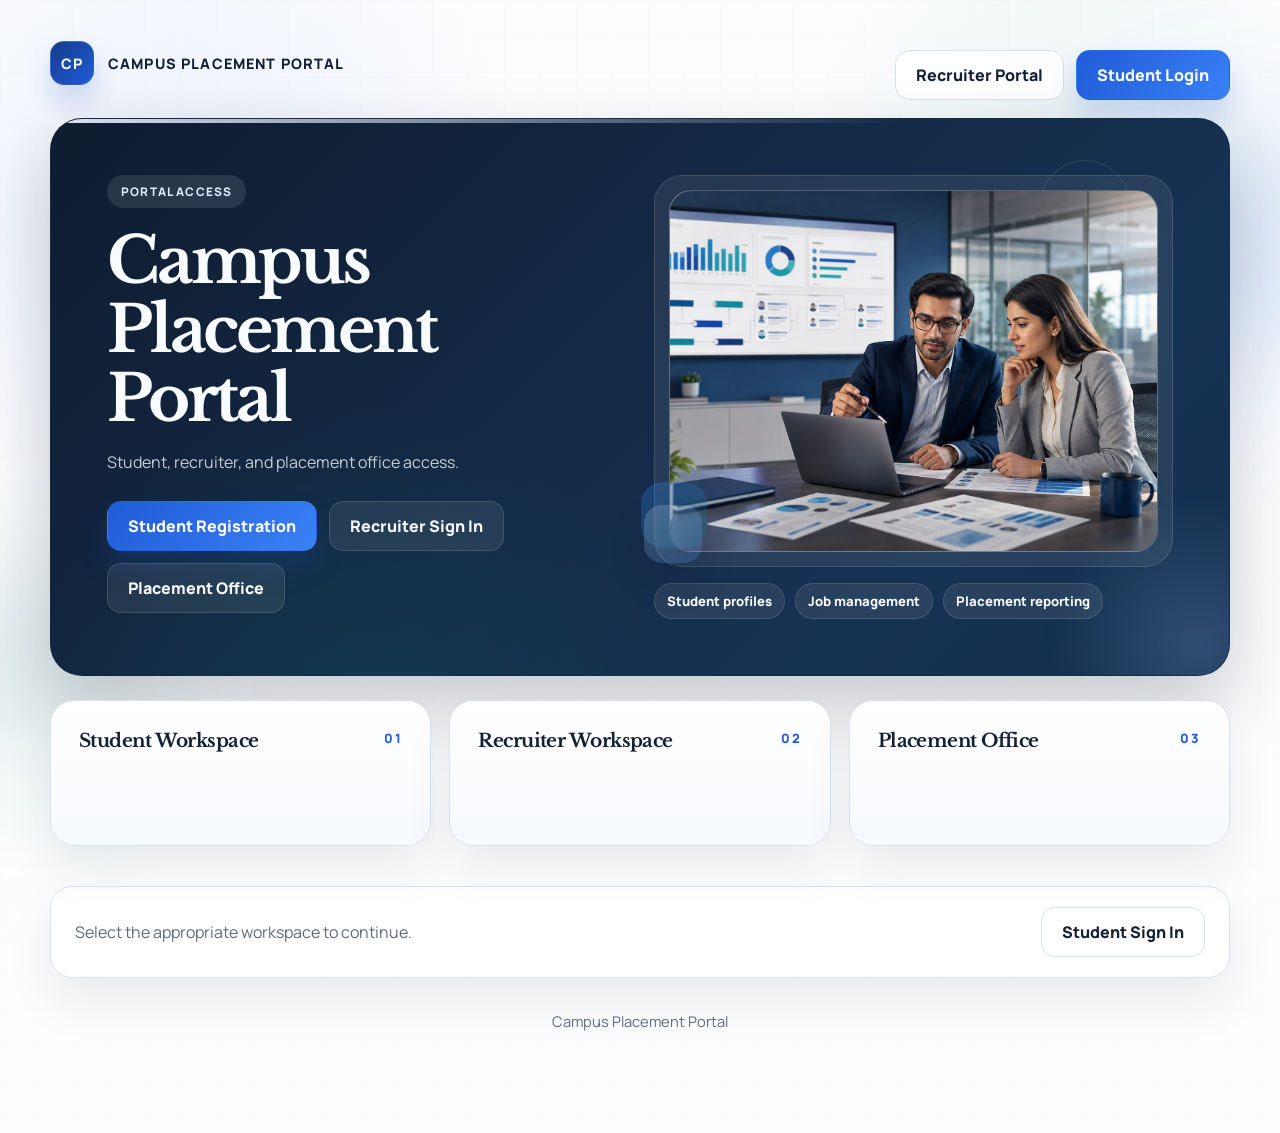
==== Resume-Screening-API-main/index.html @ 38fdb0ab "Add files via upload" ====
<!DOCTYPE html>
<html lang="en">
<head>
    <meta charset="UTF-8">
    <meta name="viewport" content="width=device-width, initial-scale=1.0">
    <title>Campus Placement Portal | Recruitment Operations</title>
    <link rel="preconnect" href="https://fonts.googleapis.com">
    <link rel="preconnect" href="https://fonts.gstatic.com" crossorigin>
    <link href="https://fonts.googleapis.com/css2?family=Libre+Baskerville:wght@400;700&family=Manrope:wght@400;500;600;700;800&display=swap" rel="stylesheet">
    <link rel="stylesheet" href="styles.css?v=20260509c">
</head>
<body>
    <div class="page-shell">
        <header class="topbar">
            <a class="brand" href="index.html">
                <span class="brand-mark">CP</span>
                <span>Campus Placement Portal</span>
            </a>
            <div class="action-row">
                <a class="ghost-button" href="recruiter.html">Recruiter Portal</a>
                <a class="button" href="login.html">Student Login</a>
            </div>
        </header>

        <section class="hero">
            <div class="hero-grid">
                <div>
                    <span class="eyebrow">Portal Access</span>
                    <h1>Campus Placement Portal</h1>
                    <p>Student, recruiter, and placement office access.</p>
                    <div class="hero-actions">
                        <a class="button" href="student.html">Student Registration</a>
                        <a class="ghost-button" href="recruiter.html">Recruiter Sign In</a>
                        <a class="ghost-button" href="admin.html">Placement Office</a>
                    </div>
                </div>
                <div class="home-board">
                    <div class="hero-visual-card floating">
                        <div class="visual-frame">
                            <img src="assets/campus-operations-hero.jpg" alt="Campus placement operations workspace" loading="eager" decoding="async">
                        </div>
                    </div>
                    <div class="hero-highlights">
                        <span class="mini-pill">Student profiles</span>
                        <span class="mini-pill">Job management</span>
                        <span class="mini-pill">Placement reporting</span>
                    </div>
                </div>
            </div>
        </section>

        <section class="portal-grid">
            <a class="portal-card" href="student.html">
                <div class="portal-card-header">
                    <h3>Student Workspace</h3>
                    <span class="portal-card-number">01</span>
                </div>
            </a>
            <a class="portal-card" href="recruiter.html">
                <div class="portal-card-header">
                    <h3>Recruiter Workspace</h3>
                    <span class="portal-card-number">02</span>
                </div>
            </a>
            <a class="portal-card" href="admin.html">
                <div class="portal-card-header">
                    <h3>Placement Office</h3>
                    <span class="portal-card-number">03</span>
                </div>
            </a>
        </section>

        <section class="section-minimal">
            <p>Select the appropriate workspace to continue.</p>
            <a class="ghost-button" href="login.html">Student Sign In</a>
        </section>

        <p class="footer-note">Campus Placement Portal</p>
    </div>
</body>
</html>
---- Resume-Screening-API-main/styles.css ----
:root {
    --canvas: #f3f6fb;
    --canvas-alt: #edf2f8;
    --surface: #ffffff;
    --surface-muted: #f7f9fc;
    --surface-strong: #10233d;
    --text: #142033;
    --text-dark: #142033;
    --text-soft: #5f6b7d;
    --muted-dark: #5f6b7d;
    --text-inverse: #f8fbff;
    --border: #d7e0eb;
    --border-strong: #c3cfdd;
    --brand: #1f5bd8;
    --brand-dark: #1748ae;
    --brand-soft: #e9f0ff;
    --accent: #0f766e;
    --accent-soft: #e4f6f2;
    --success: #0f766e;
    --warning: #b7791f;
    --danger: #c24141;
    --shadow: 0 24px 48px rgba(15, 23, 42, 0.08);
    --radius-xl: 24px;
    --radius-lg: 18px;
    --radius-md: 14px;
    --max-width: 1180px;
}

* {
    box-sizing: border-box;
}

html {
    scroll-behavior: smooth;
}

body,
body.light-body {
    position: relative;
    isolation: isolate;
    margin: 0;
    min-height: 100vh;
    color: var(--text);
    font-family: "Manrope", "Segoe UI", sans-serif;
    background:
        radial-gradient(circle at 14% 18%, rgba(31, 91, 216, 0.08), transparent 24%),
        radial-gradient(circle at 84% 14%, rgba(15, 118, 110, 0.08), transparent 18%),
        linear-gradient(180deg, rgba(255, 255, 255, 0.75), rgba(255, 255, 255, 0.85)),
        linear-gradient(90deg, rgba(16, 35, 61, 0.035) 1px, transparent 1px),
        linear-gradient(rgba(16, 35, 61, 0.035) 1px, transparent 1px),
        linear-gradient(180deg, var(--canvas) 0%, var(--canvas-alt) 100%);
    background-size: auto, auto, auto, 36px 36px, 36px 36px, auto;
    overflow-x: hidden;
}

body::before,
body::after {
    content: "";
    position: fixed;
    border-radius: 999px;
    filter: blur(56px);
    pointer-events: none;
    z-index: -1;
}

body::before {
    top: 8%;
    right: -140px;
    width: 360px;
    height: 360px;
    background: radial-gradient(circle, rgba(59, 130, 246, 0.2) 0%, rgba(59, 130, 246, 0) 72%);
    animation: auroraDrift 18s ease-in-out infinite;
}

body::after {
    left: -120px;
    bottom: 8%;
    width: 320px;
    height: 320px;
    background: radial-gradient(circle, rgba(15, 118, 110, 0.16) 0%, rgba(15, 118, 110, 0) 74%);
    animation: auroraDriftReverse 20s ease-in-out infinite;
}

@keyframes riseIn {
    from {
        opacity: 0;
        transform: translateY(16px);
    }
    to {
        opacity: 1;
        transform: translateY(0);
    }
}

@keyframes floatShift {
    0%, 100% {
        transform: translateY(0);
    }
    50% {
        transform: translateY(-4px);
    }
}

@keyframes shimmerSweep {
    0% {
        transform: translateX(-130%);
    }
    55%,
    100% {
        transform: translateX(130%);
    }
}

@keyframes glowPulse {
    0%, 100% {
        box-shadow: 0 22px 40px rgba(7, 14, 24, 0.18);
    }
    50% {
        box-shadow: 0 28px 50px rgba(31, 91, 216, 0.2);
    }
}

@keyframes auroraDrift {
    0%, 100% {
        transform: translate3d(-6%, -4%, 0) scale(1);
        opacity: 0.42;
    }
    50% {
        transform: translate3d(6%, 6%, 0) scale(1.08);
        opacity: 0.72;
    }
}

@keyframes auroraDriftReverse {
    0%, 100% {
        transform: translate3d(6%, 4%, 0) scale(1.04);
        opacity: 0.34;
    }
    50% {
        transform: translate3d(-8%, -6%, 0) scale(0.96);
        opacity: 0.58;
    }
}

@keyframes gradientFlow {
    0%, 100% {
        background-position: 0% 50%;
    }
    50% {
        background-position: 100% 50%;
    }
}

@keyframes hoverFloat {
    0%, 100% {
        transform: translateY(0) rotate(0deg);
    }
    50% {
        transform: translateY(-8px) rotate(-0.8deg);
    }
}

a {
    color: inherit;
    text-decoration: none;
}

button,
input,
textarea {
    font: inherit;
}

button:disabled {
    cursor: not-allowed;
    opacity: 0.78;
    transform: none;
    box-shadow: none;
}

h1,
h2,
h3,
h4,
.page-title,
.section-title,
.metric-value {
    font-family: "Libre Baskerville", "Georgia", serif;
}

.brand,
.field-label,
th,
.portal-card-number,
.eyebrow {
    font-family: "Manrope", "Segoe UI", sans-serif;
}

.page-shell {
    width: min(calc(100% - 40px), var(--max-width));
    margin: 0 auto;
    padding-bottom: 48px;
    animation: riseIn 0.58s ease both;
}

.topbar {
    display: flex;
    align-items: center;
    justify-content: space-between;
    gap: 20px;
    padding: 26px 0 18px;
    animation: riseIn 0.62s ease both;
}

.brand {
    display: inline-flex;
    align-items: center;
    gap: 14px;
    font-size: 0.9rem;
    font-weight: 800;
    letter-spacing: 0.08em;
    text-transform: uppercase;
}

.brand-mark {
    width: 44px;
    height: 44px;
    display: grid;
    place-items: center;
    border-radius: 14px;
    background: linear-gradient(135deg, #163c8a 0%, #1f5bd8 100%);
    color: var(--text-inverse);
    border: 1px solid rgba(255, 255, 255, 0.14);
    box-shadow: 0 16px 28px rgba(31, 91, 216, 0.2);
    animation: floatShift 5.2s ease-in-out infinite 0.8s;
}

.hero {
    position: relative;
    overflow: hidden;
    padding: 56px;
    border-radius: 32px;
    background:
        radial-gradient(circle at 84% 18%, rgba(59, 130, 246, 0.22), transparent 18%),
        radial-gradient(circle at 18% 78%, rgba(15, 118, 110, 0.18), transparent 22%),
        linear-gradient(135deg, #0f1c30 0%, #163253 54%, #112640 100%);
    border: 1px solid rgba(16, 35, 61, 0.16);
    box-shadow: 0 32px 72px rgba(15, 23, 42, 0.22);
    background-size: 160% 160%, 140% 140%, 140% 140%;
    animation: riseIn 0.7s ease both, gradientFlow 18s ease-in-out infinite;
}

.hero::before {
    content: "";
    position: absolute;
    inset: 0 auto auto 0;
    width: 100%;
    height: 4px;
    background: linear-gradient(90deg, rgba(233, 240, 255, 0.95) 0%, rgba(233, 240, 255, 0) 72%);
}

.hero::after {
    content: "";
    position: absolute;
    right: -120px;
    bottom: -120px;
    width: 300px;
    height: 300px;
    border-radius: 999px;
    background: radial-gradient(circle, rgba(148, 197, 255, 0.22) 0%, rgba(148, 197, 255, 0) 70%);
    filter: blur(10px);
    animation: auroraDrift 14s ease-in-out infinite;
}

.hero-grid,
.split-layout {
    display: grid;
    grid-template-columns: repeat(2, minmax(0, 1fr));
    gap: 28px;
}

.home-board {
    position: relative;
    display: grid;
    gap: 16px;
    align-content: end;
}

.home-board::before,
.home-board::after {
    content: "";
    position: absolute;
    pointer-events: none;
}

.home-board::before {
    top: 24px;
    right: 18px;
    width: 92px;
    height: 92px;
    border: 1px solid rgba(255, 255, 255, 0.22);
    border-radius: 999px;
    animation: hoverFloat 8s ease-in-out infinite;
}

.home-board::after {
    left: -10px;
    bottom: 56px;
    width: 58px;
    height: 58px;
    border-radius: 18px;
    background: linear-gradient(135deg, rgba(255, 255, 255, 0.18), rgba(59, 130, 246, 0.2));
    box-shadow: 0 18px 34px rgba(15, 23, 42, 0.18);
    animation: floatShift 6.4s ease-in-out infinite 0.5s;
}

.hero-visual-card {
    position: relative;
    padding: 14px;
    border-radius: 28px;
    background: rgba(255, 255, 255, 0.08);
    border: 1px solid rgba(255, 255, 255, 0.12);
    backdrop-filter: blur(10px);
    animation: riseIn 0.82s ease both, glowPulse 6s ease-in-out infinite 1.2s;
}

.hero-visual-card::before {
    content: "";
    position: absolute;
    top: -16px;
    right: 42px;
    width: 88px;
    height: 88px;
    border-radius: 999px;
    border: 1px solid rgba(255, 255, 255, 0.16);
    opacity: 0.7;
    animation: hoverFloat 7.8s ease-in-out infinite 0.8s;
}

.hero-visual-card::after {
    content: "";
    position: absolute;
    left: -14px;
    bottom: 18px;
    width: 66px;
    height: 66px;
    border-radius: 22px;
    background: linear-gradient(135deg, rgba(59, 130, 246, 0.3), rgba(15, 118, 110, 0.28));
    filter: blur(0.2px);
    animation: floatShift 6.2s ease-in-out infinite 1s;
}

.hero-highlights {
    display: flex;
    flex-wrap: wrap;
    gap: 10px;
    animation: riseIn 0.8s ease both;
    animation-delay: 0.24s;
}

.board-card {
    padding: 22px;
    border-radius: 20px;
    background: rgba(255, 255, 255, 0.08);
    border: 1px solid rgba(255, 255, 255, 0.12);
    backdrop-filter: blur(10px);
    animation: riseIn 0.8s ease both;
}

.board-card:nth-child(2) {
    background: rgba(255, 255, 255, 0.11);
    animation-delay: 0.08s;
}

.board-card:nth-child(3) {
    background: rgba(15, 118, 110, 0.18);
    animation-delay: 0.16s;
}

.board-card strong,
.board-card small {
    display: block;
}

.board-card small {
    margin-bottom: 10px;
    color: rgba(248, 251, 255, 0.66);
    font-size: 0.74rem;
    font-weight: 700;
    letter-spacing: 0.12em;
    text-transform: uppercase;
}

.board-card strong {
    color: var(--text-inverse);
    font-size: 1.08rem;
    line-height: 1.45;
}

.board-card p {
    margin: 10px 0 0;
    color: rgba(248, 251, 255, 0.78);
    font-size: 0.94rem;
    line-height: 1.7;
}

.board-card.floating {
    animation: riseIn 0.8s ease both, floatShift 4s ease-in-out infinite 1s;
}

.visual-frame {
    position: relative;
    overflow: hidden;
    border-radius: 22px;
    border: 1px solid rgba(255, 255, 255, 0.14);
    background: linear-gradient(180deg, rgba(255, 255, 255, 0.22), rgba(255, 255, 255, 0.08));
    box-shadow: inset 0 1px 0 rgba(255, 255, 255, 0.14);
    transition: transform 0.35s ease, box-shadow 0.35s ease;
}

.visual-frame::after {
    content: "";
    position: absolute;
    inset: 0;
    background: linear-gradient(115deg, transparent 18%, rgba(255, 255, 255, 0.2) 48%, transparent 78%);
    transform: translateX(-130%);
    animation: shimmerSweep 7.4s ease-in-out infinite 1.4s;
    pointer-events: none;
}

.visual-frame img {
    display: block;
    width: 100%;
    height: auto;
    object-fit: cover;
    transition: transform 0.35s ease;
}

.visual-frame:hover img {
    transform: scale(1.025);
}

.visual-frame:hover {
    transform: translateY(-4px);
    box-shadow: 0 28px 48px rgba(15, 23, 42, 0.14);
}

.hero-visual-card .visual-frame img {
    min-height: 360px;
}

.section-image,
.compact-visual {
    margin-bottom: 22px;
}

.compact-visual img {
    min-height: 176px;
    max-height: 220px;
}

.surface-card .visual-frame,
.login-card .visual-frame,
.form-panel .visual-frame {
    border-color: var(--border);
    background: linear-gradient(180deg, #fdfefe 0%, #eef4fb 100%);
    box-shadow: var(--shadow);
}

.eyebrow {
    display: inline-flex;
    align-items: center;
    gap: 8px;
    padding: 8px 14px;
    border-radius: 999px;
    background: var(--brand-soft);
    color: var(--brand-dark);
    font-size: 0.74rem;
    font-weight: 800;
    letter-spacing: 0.1em;
    text-transform: uppercase;
}

.hero .eyebrow {
    background: rgba(255, 255, 255, 0.1);
    color: #dbeafe;
}

.hero h1,
.page-title {
    margin: 18px 0 14px;
    font-size: clamp(2.7rem, 5vw, 4.6rem);
    line-height: 1.08;
    letter-spacing: -0.05em;
}

.hero h1,
.login-hero h1 {
    color: var(--text-inverse);
}

.hero p,
.page-subtitle,
.muted {
    color: var(--text-soft);
    line-height: 1.7;
}

.hero p,
.hero .muted {
    color: rgba(248, 251, 255, 0.78);
    max-width: 36rem;
}

.hero .mini-pill {
    background: rgba(255, 255, 255, 0.08);
    color: var(--text-inverse);
    border: 1px solid rgba(255, 255, 255, 0.12);
}

.hero-highlights .mini-pill:nth-child(1) {
    animation: floatShift 5.4s ease-in-out infinite 0.2s;
}

.hero-highlights .mini-pill:nth-child(2) {
    animation: floatShift 5.9s ease-in-out infinite 0.6s;
}

.hero-highlights .mini-pill:nth-child(3) {
    animation: floatShift 6.3s ease-in-out infinite 0.9s;
}

.hero-actions,
.action-row {
    display: flex;
    flex-wrap: wrap;
    gap: 12px;
    margin-top: 24px;
}

.button,
.ghost-button,
.danger-button {
    position: relative;
    overflow: hidden;
    display: inline-flex;
    align-items: center;
    justify-content: center;
    gap: 10px;
    min-height: 50px;
    padding: 0 20px;
    border-radius: 14px;
    border: 1px solid transparent;
    font-weight: 800;
    cursor: pointer;
    transition: transform 0.18s ease, background 0.18s ease, box-shadow 0.18s ease, border-color 0.18s ease, color 0.18s ease;
}

.button::after,
.ghost-button::after,
.danger-button::after {
    content: "";
    position: absolute;
    inset: 0;
    background: linear-gradient(115deg, transparent 22%, rgba(255, 255, 255, 0.34) 48%, transparent 74%);
    transform: translateX(-135%);
    opacity: 0;
    pointer-events: none;
}

.button {
    background: linear-gradient(135deg, var(--brand) 0%, #3b82f6 100%);
    color: #ffffff;
    border-color: transparent;
    box-shadow: 0 16px 28px rgba(31, 91, 216, 0.18);
}

.button:hover {
    background: linear-gradient(135deg, var(--brand-dark) 0%, #2563eb 100%);
    border-color: transparent;
}

.ghost-button {
    background: rgba(255, 255, 255, 0.88);
    color: var(--text);
    border-color: var(--border);
}

.hero .ghost-button {
    background: rgba(255, 255, 255, 0.08);
    color: var(--text-inverse);
    border-color: rgba(255, 255, 255, 0.12);
}

.danger-button {
    background: #fff5f5;
    color: var(--danger);
    border-color: #f1d3d3;
}

.button:hover,
.ghost-button:hover,
.danger-button:hover {
    transform: translateY(-2px);
}

.button:hover::after,
.ghost-button:hover::after,
.danger-button:hover::after {
    opacity: 1;
    animation: shimmerSweep 1.1s ease;
}

.hero-actions > * {
    animation: riseIn 0.65s ease both;
}

.hero-actions > *:nth-child(1) {
    animation-delay: 0.08s;
}

.hero-actions > *:nth-child(2) {
    animation-delay: 0.16s;
}

.hero-actions > *:nth-child(3) {
    animation-delay: 0.24s;
}

.feature-grid,
.stats-grid,
.card-grid {
    display: grid;
    gap: 18px;
}

.feature-grid {
    grid-template-columns: repeat(3, minmax(0, 1fr));
    margin: 26px 0 42px;
}

.stats-grid {
    grid-template-columns: repeat(3, minmax(0, 1fr));
}

.card-grid {
    grid-template-columns: repeat(2, minmax(0, 1fr));
}

.panel,
.surface-card,
.metric-card,
.form-panel,
.table-panel {
    position: relative;
    border-radius: var(--radius-xl);
    border: 1px solid var(--border);
    background: rgba(255, 255, 255, 0.92);
    box-shadow: var(--shadow);
    overflow: hidden;
}

.feature-card,
.surface-card,
.metric-card,
.form-panel,
.table-panel {
    padding: 26px;
}

.feature-card {
    border-radius: var(--radius-xl);
    border: 1px solid var(--border);
    background: rgba(255, 255, 255, 0.94);
    box-shadow: var(--shadow);
    animation: riseIn 0.68s ease both;
}

.feature-card:nth-child(2) {
    animation-delay: 0.08s;
}

.feature-card:nth-child(3) {
    animation-delay: 0.16s;
}

.feature-icon,
.metric-icon {
    width: 48px;
    height: 48px;
    display: grid;
    place-items: center;
    border-radius: 14px;
    margin-bottom: 18px;
    background: var(--brand-soft);
    color: var(--brand-dark);
    font-size: 0.88rem;
    font-weight: 800;
    letter-spacing: 0.08em;
}

.portal-grid {
    display: grid;
    grid-template-columns: repeat(3, minmax(0, 1fr));
    gap: 18px;
    margin: 24px 0 40px;
}

.portal-card {
    position: relative;
    overflow: hidden;
    display: block;
    padding: 28px;
    border-radius: 24px;
    background: linear-gradient(180deg, rgba(255, 255, 255, 0.98), rgba(246, 249, 253, 0.98));
    border: 1px solid var(--border);
    box-shadow: var(--shadow);
    transition: transform 0.18s ease, box-shadow 0.18s ease, border-color 0.18s ease;
    animation: riseIn 0.7s ease both;
    min-height: 146px;
}

.portal-card::before {
    content: "";
    position: absolute;
    right: -36px;
    bottom: -46px;
    width: 146px;
    height: 146px;
    border-radius: 999px;
    background: radial-gradient(circle, rgba(59, 130, 246, 0.12) 0%, rgba(59, 130, 246, 0) 70%);
    opacity: 0;
    transition: opacity 0.28s ease, transform 0.28s ease;
    transform: translate3d(12px, 12px, 0);
}

.portal-card:nth-child(2) {
    animation-delay: 0.08s;
}

.portal-card:nth-child(3) {
    animation-delay: 0.16s;
}

.portal-card:hover {
    transform: translateY(-6px);
    border-color: var(--border-strong);
    box-shadow: 0 30px 48px rgba(15, 23, 42, 0.12);
}

.portal-card:hover::before {
    opacity: 1;
    transform: translate3d(0, 0, 0);
}

.portal-card-header {
    display: flex;
    align-items: flex-start;
    justify-content: space-between;
    gap: 14px;
    margin-bottom: 18px;
}

.portal-card-header h3 {
    margin: 0;
    font-size: 1.16rem;
    letter-spacing: -0.03em;
}

.portal-card-number {
    color: var(--brand);
    font-size: 0.8rem;
    font-weight: 800;
    letter-spacing: 0.14em;
    text-transform: uppercase;
    transition: transform 0.28s ease, letter-spacing 0.28s ease;
}

.portal-card:hover .portal-card-number {
    transform: translateX(-4px);
    letter-spacing: 0.18em;
}

.portal-card p {
    margin: 0 0 18px;
    color: var(--text-soft);
}

.portal-meta {
    display: grid;
    gap: 10px;
}

.portal-meta span {
    display: flex;
    align-items: center;
    justify-content: space-between;
    gap: 12px;
    padding-top: 10px;
    border-top: 1px solid rgba(20, 32, 51, 0.08);
    color: var(--text-soft);
    font-size: 0.94rem;
}

.portal-meta strong {
    color: var(--text);
    font-weight: 800;
}

.section-minimal {
    display: flex;
    align-items: center;
    justify-content: space-between;
    gap: 18px;
    padding: 20px 24px;
    border-radius: 22px;
    border: 1px solid var(--border);
    background: rgba(255, 255, 255, 0.9);
    box-shadow: var(--shadow);
}

.section-minimal p {
    margin: 0;
    color: var(--text-soft);
}

.feature-card h3,
.metric-card strong,
.section-title {
    margin: 0;
    font-size: 1.04rem;
    letter-spacing: -0.03em;
}

.hero-stat-list,
.metric-value,
.big-number {
    font-weight: 700;
    letter-spacing: -0.04em;
}

.hero-stat-list {
    display: grid;
    gap: 16px;
}

.hero-stat {
    padding: 22px;
    border-radius: 18px;
    background: rgba(255, 255, 255, 0.08);
    border: 1px solid rgba(255, 255, 255, 0.09);
}

.hero-stat span {
    display: block;
    margin-bottom: 10px;
    color: #bfdbfe;
    font-size: 0.74rem;
    font-family: "Manrope", "Segoe UI", sans-serif;
    text-transform: uppercase;
    letter-spacing: 0.1em;
}

.hero-stat strong {
    display: block;
    font-size: 1.5rem;
    color: var(--text-inverse);
    margin-bottom: 10px;
    line-height: 1.25;
}

.portal-header {
    display: flex;
    align-items: flex-start;
    justify-content: space-between;
    gap: 22px;
    margin-bottom: 24px;
}

.portal-title h1,
.portal-title h2 {
    margin: 0;
    letter-spacing: -0.05em;
}

.portal-title p {
    margin: 10px 0 0;
    color: var(--text-soft);
}

.section-block {
    margin: 28px 0;
}

.input,
.textarea,
.select {
    width: 100%;
    padding: 14px 16px;
    border-radius: 14px;
    border: 1px solid #c8d3df;
    background: #ffffff;
    color: var(--text);
    outline: none;
    transition: border-color 0.18s ease, box-shadow 0.18s ease, background 0.18s ease;
}

.input:focus,
.textarea:focus,
.select:focus {
    border-color: var(--brand);
    box-shadow: 0 0 0 4px rgba(31, 91, 216, 0.1);
}

.textarea {
    min-height: 120px;
    resize: vertical;
}

input[type="file"].input {
    padding: 12px 16px;
}

.field-grid {
    display: grid;
    grid-template-columns: repeat(2, minmax(0, 1fr));
    gap: 16px;
}

.field-grid.thirds {
    grid-template-columns: repeat(3, minmax(0, 1fr));
}

.field-label {
    display: block;
    margin-bottom: 8px;
    color: var(--text-soft);
    font-size: 0.76rem;
    font-weight: 800;
    letter-spacing: 0.08em;
    text-transform: uppercase;
}

.chip-row,
.badge-row {
    display: flex;
    flex-wrap: wrap;
    gap: 8px;
}

.chip,
.status-pill,
.mini-pill {
    display: inline-flex;
    align-items: center;
    gap: 8px;
    padding: 8px 12px;
    border-radius: 999px;
    font-size: 0.82rem;
    font-weight: 800;
}

.chip {
    background: var(--brand-soft);
    color: var(--brand-dark);
}

.status-pill {
    background: #e6f6f3;
    color: var(--success);
}

.status-pill.warn {
    background: #fff4e4;
    color: var(--warning);
}

.status-pill.danger {
    background: #fff1f1;
    color: var(--danger);
}

.mini-pill {
    background: var(--surface-muted);
    color: var(--text-soft);
}

.metric-card {
    border-top: 4px solid rgba(31, 91, 216, 0.16);
    animation: riseIn 0.66s ease both;
}

.metric-card .metric-value {
    display: block;
    margin-top: 10px;
    font-size: 2rem;
}

.stack-list {
    display: grid;
    gap: 14px;
}

.stack-item {
    padding: 18px;
    border-radius: 18px;
    background: var(--surface-muted);
    border: 1px solid #e0e7f0;
    transition: transform 0.24s ease, box-shadow 0.24s ease, border-color 0.24s ease;
    animation: riseIn 0.72s ease both;
}

.stack-item p {
    margin: 8px 0 0;
}

.stack-item:nth-child(1) {
    animation-delay: 0.08s;
}

.stack-item:nth-child(2) {
    animation-delay: 0.16s;
}

.stack-item:nth-child(3) {
    animation-delay: 0.24s;
}

.stack-item:hover {
    transform: translateY(-5px);
    border-color: rgba(31, 91, 216, 0.2);
    box-shadow: 0 24px 36px rgba(15, 23, 42, 0.08);
}

.login-hero .muted {
    color: rgba(248, 251, 255, 0.76);
}

.login-hero .visual-frame {
    margin-top: 26px;
    background: rgba(255, 255, 255, 0.08);
    border-color: rgba(255, 255, 255, 0.12);
    animation: hoverFloat 7.2s ease-in-out infinite 1s;
}

.login-hero .stack-item {
    background: rgba(255, 255, 255, 0.08);
    border-color: rgba(255, 255, 255, 0.12);
}

.login-hero .stack-item strong {
    color: var(--text-inverse);
}

.jobs-grid,
.results-grid {
    display: grid;
    grid-template-columns: repeat(2, minmax(0, 1fr));
    gap: 18px;
}

.job-card,
.candidate-card,
.empty-state,
.table-panel,
.surface-card {
    border-radius: var(--radius-xl);
}

.job-card,
.candidate-card {
    padding: 24px;
    background: rgba(255, 255, 255, 0.95);
    color: var(--text);
    border: 1px solid var(--border);
    box-shadow: var(--shadow);
    animation: riseIn 0.7s ease both;
}

.job-card h3,
.candidate-card h3 {
    margin: 0;
    font-size: 1.16rem;
    letter-spacing: -0.03em;
}

.job-meta,
.candidate-meta {
    display: flex;
    flex-wrap: wrap;
    gap: 8px;
    margin: 16px 0;
}

.empty-state {
    grid-column: 1 / -1;
    padding: 40px 24px;
    text-align: center;
    background: rgba(255, 255, 255, 0.94);
    color: var(--text-soft);
    border: 1px dashed #c7d2df;
}

.table-panel {
    padding: 0;
}

.table-header {
    display: flex;
    align-items: center;
    justify-content: space-between;
    gap: 18px;
    padding: 22px 24px;
    border-bottom: 1px solid var(--border);
    background: #f8fafc;
}

.table-wrap {
    overflow-x: auto;
}

table {
    width: 100%;
    border-collapse: collapse;
}

th,
td {
    padding: 16px 18px;
    text-align: left;
    vertical-align: top;
}

thead tr {
    background: #f3f7fb;
}

th {
    color: var(--text-soft);
    font-size: 0.74rem;
    font-weight: 800;
    text-transform: uppercase;
    letter-spacing: 0.08em;
}

tbody tr {
    border-top: 1px solid var(--border);
}

tbody tr:hover {
    background: #fafcff;
}

.login-layout {
    display: grid;
    grid-template-columns: 1.06fr 0.94fr;
    gap: 24px;
    align-items: stretch;
    min-height: calc(100vh - 48px);
    padding: 24px 0 32px;
}

.login-hero,
.login-card {
    border-radius: 28px;
    border: 1px solid var(--border);
    box-shadow: var(--shadow);
    overflow: hidden;
    animation: riseIn 0.66s ease both;
}

.login-hero {
    padding: 40px;
    background:
        radial-gradient(circle at 84% 18%, rgba(96, 165, 250, 0.22), transparent 20%),
        radial-gradient(circle at 18% 78%, rgba(15, 118, 110, 0.18), transparent 24%),
        linear-gradient(135deg, #0f1c30 0%, #183454 58%, #122843 100%);
    color: var(--text-inverse);
    background-size: 150% 150%, 140% 140%, 140% 140%;
    animation: riseIn 0.7s ease both, gradientFlow 18s ease-in-out infinite;
}

.login-card {
    padding: 34px;
    background: rgba(255, 255, 255, 0.96);
    color: var(--text);
    display: flex;
    flex-direction: column;
    justify-content: center;
    animation-delay: 0.12s;
}

.login-card h2 {
    margin: 0 0 8px;
    font-size: 2rem;
    letter-spacing: -0.05em;
}

.overlay-screen {
    position: fixed;
    inset: 0;
    padding: 20px;
    background: rgba(15, 23, 42, 0.55);
    backdrop-filter: blur(12px);
    display: flex;
    align-items: center;
    justify-content: center;
    z-index: 40;
}

.hidden {
    display: none !important;
}

.footer-note {
    padding: 18px 0 40px;
    color: var(--text-soft);
    text-align: center;
    font-size: 0.92rem;
}

.text-link {
    color: var(--brand);
    font-weight: 700;
}

@media (max-width: 980px) {
    .hero-grid,
    .split-layout,
    .login-layout,
    .feature-grid,
    .portal-grid,
    .stats-grid,
    .card-grid,
    .jobs-grid,
    .results-grid {
        grid-template-columns: 1fr;
    }

    .field-grid.thirds {
        grid-template-columns: 1fr;
    }

    .hero,
    .feature-card,
    .surface-card,
    .metric-card,
    .form-panel,
    .table-panel,
    .login-card,
    .login-hero {
        padding: 22px;
    }

    .portal-header,
    .topbar,
    .section-minimal {
        flex-direction: column;
        align-items: flex-start;
    }
}

@media (max-width: 640px) {
    .field-grid,
    .hero-actions,
    .action-row {
        grid-template-columns: 1fr;
        flex-direction: column;
    }

    .page-shell {
        width: min(calc(100% - 24px), var(--max-width));
    }

    .hero {
        padding: 28px 24px;
    }

    .hero h1,
    .page-title {
        font-size: 2.3rem;
    }
}

@media (prefers-reduced-motion: reduce) {
    *,
    *::before,
    *::after {
        animation: none !important;
        transition: none !important;
        scroll-behavior: auto !important;
    }
}
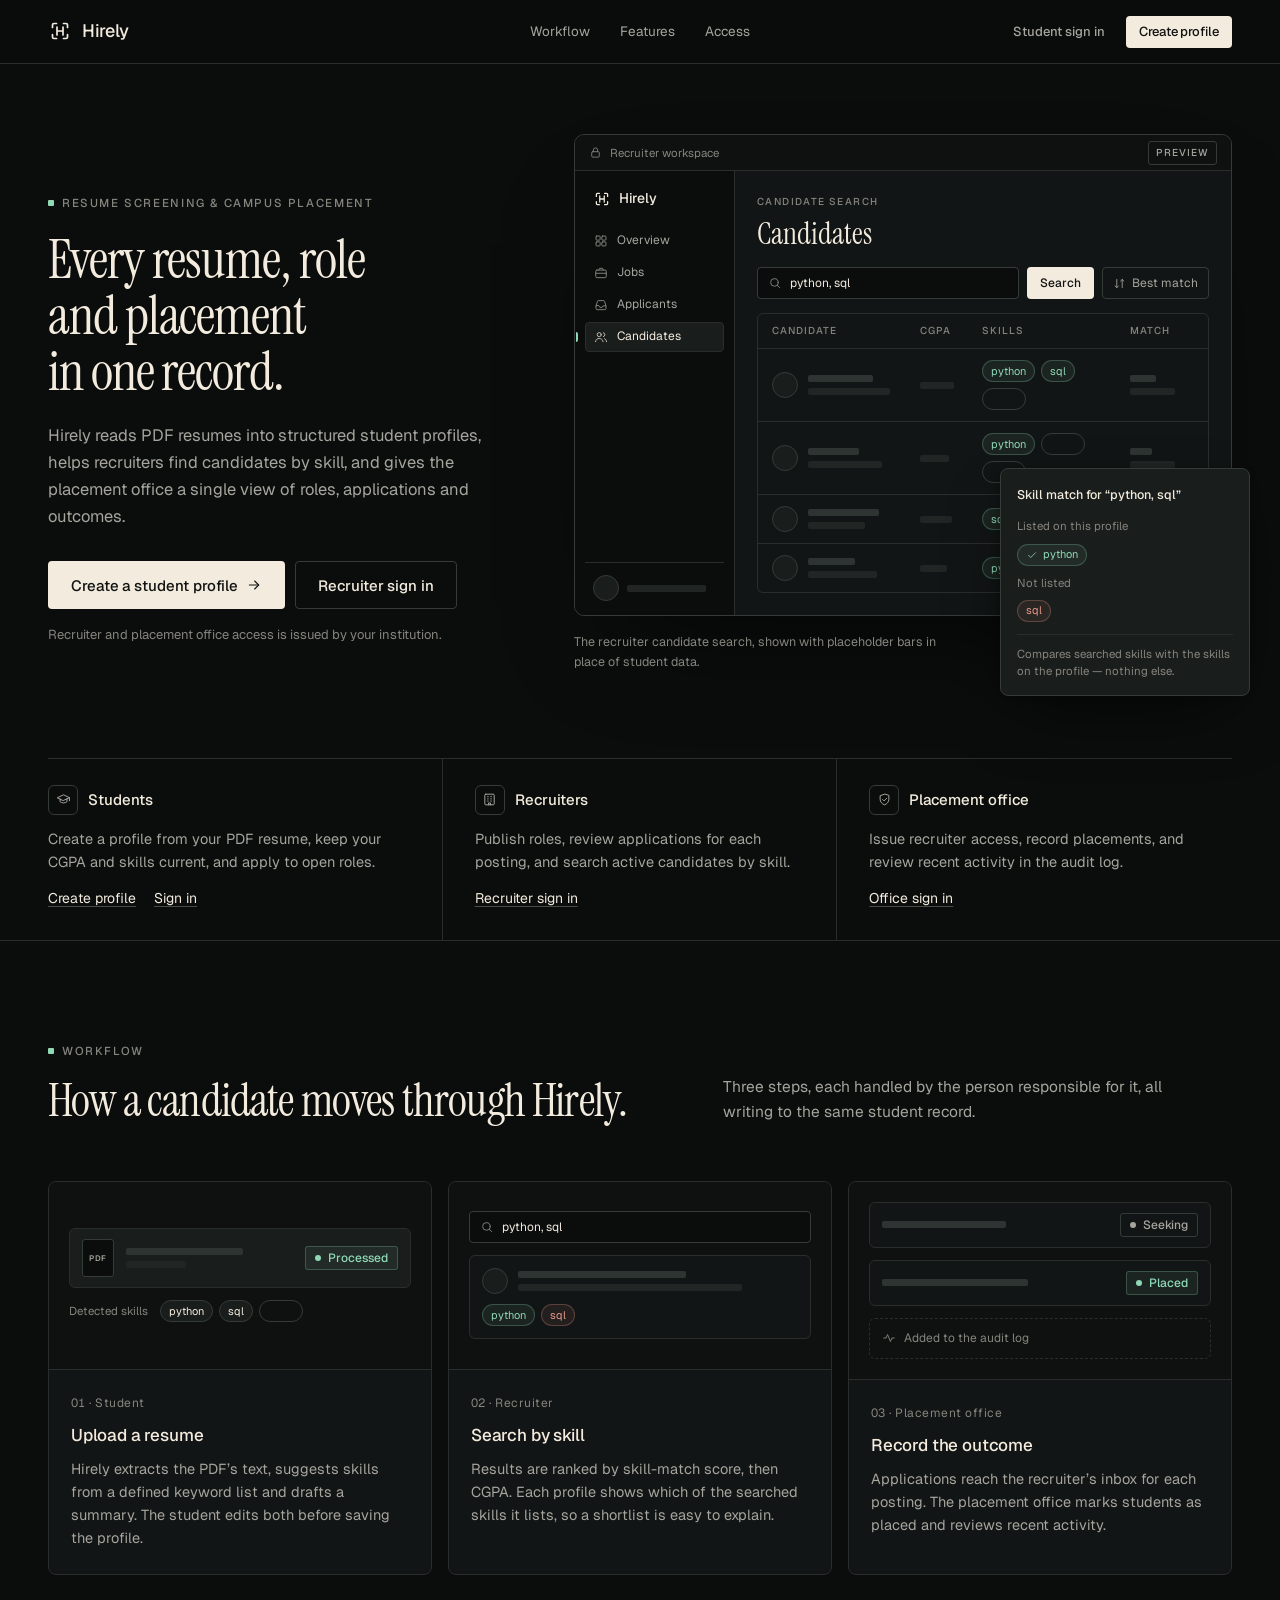
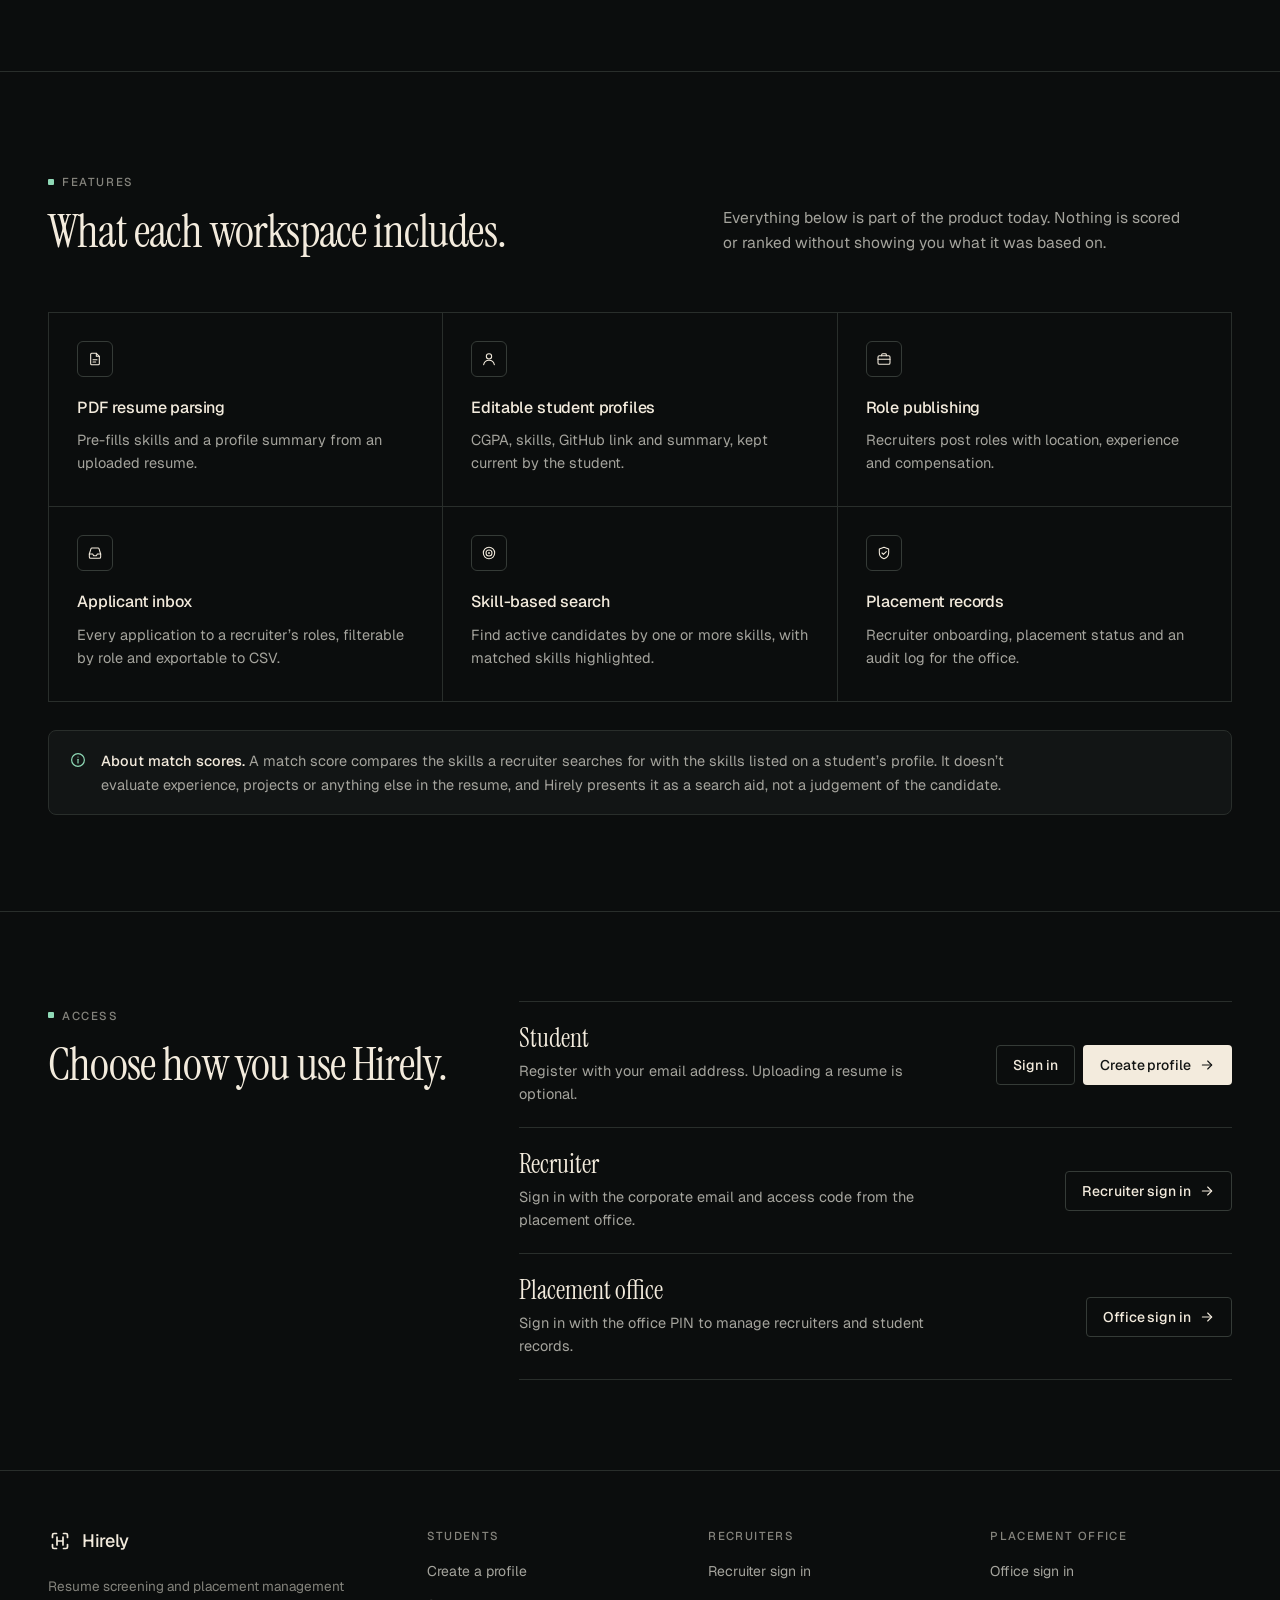
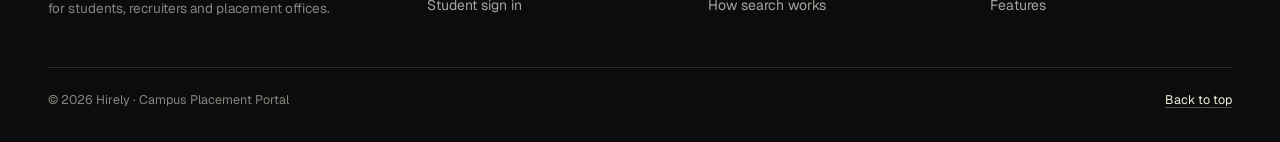
==== commit de34b0b9: "Add files via upload" ====
--- a/Resume-Screening-API-main/index.html
+++ b/Resume-Screening-API-main/index.html
@@ -3,79 +3,336 @@
 <head>
     <meta charset="UTF-8">
     <meta name="viewport" content="width=device-width, initial-scale=1.0">
-    <title>Campus Placement Portal | Recruitment Operations</title>
+    <meta name="color-scheme" content="dark">
+    <meta name="theme-color" content="#0b0d0d">
+    <meta name="description" content="Hirely turns PDF resumes into structured student profiles, lets recruiters search candidates by skill, and keeps one record of roles, applications and placements.">
+    <title>Hirely · Resume screening and campus placement</title>
+    <link rel="icon" href="assets/favicon.svg" type="image/svg+xml">
     <link rel="preconnect" href="https://fonts.googleapis.com">
     <link rel="preconnect" href="https://fonts.gstatic.com" crossorigin>
-    <link href="https://fonts.googleapis.com/css2?family=Libre+Baskerville:wght@400;700&family=Manrope:wght@400;500;600;700;800&display=swap" rel="stylesheet">
-    <link rel="stylesheet" href="styles.css?v=20260509c">
+    <link href="https://fonts.googleapis.com/css2?family=Geist:wght@300..700&family=Instrument+Serif:ital@0;1&display=swap" rel="stylesheet">
+    <link rel="stylesheet" href="styles.css?v=hirely-2">
+    <link rel="stylesheet" href="assets/css/marketing.css?v=hirely-2">
+    <script>document.documentElement.classList.add("js");</script>
 </head>
 <body>
-    <div class="page-shell">
-        <header class="topbar">
-            <a class="brand" href="index.html">
-                <span class="brand-mark">CP</span>
-                <span>Campus Placement Portal</span>
-            </a>
-            <div class="action-row">
-                <a class="ghost-button" href="recruiter.html">Recruiter Portal</a>
-                <a class="button" href="login.html">Student Login</a>
-            </div>
-        </header>
-
-        <section class="hero">
+    <a class="skip-link" href="#main">Skip to content</a>
+
+    <header class="site-nav" data-sticky-nav>
+        <a class="brand" href="index.html" aria-label="Hirely home">
+            <svg class="brand-mark" viewBox="0 0 24 24" fill="none" stroke="currentColor" stroke-width="1.7" stroke-linecap="round" stroke-linejoin="round" aria-hidden="true"><path d="M9 8v8M15 8v8M9 12h6"/><path d="M4.5 8.5V6A1.5 1.5 0 0 1 6 4.5h2.5M15.5 4.5H18A1.5 1.5 0 0 1 19.5 6v2.5M19.5 15.5V18a1.5 1.5 0 0 1-1.5 1.5h-2.5M8.5 19.5H6A1.5 1.5 0 0 1 4.5 18v-2.5"/></svg>
+            <span>Hirely</span>
+        </a>
+        <nav class="site-links" aria-label="Sections">
+            <a href="#workflow">Workflow</a>
+            <a href="#features">Features</a>
+            <a href="#access">Access</a>
+        </nav>
+        <div class="site-actions">
+            <a class="btn btn-ghost btn-sm" href="login.html">Student sign in</a>
+            <a class="btn btn-primary btn-sm" href="student.html">Create profile</a>
+        </div>
+    </header>
+
+    <main id="main">
+        <!-- First screen: what it is, who it is for, what to do next -->
+        <section class="hero" aria-labelledby="hero-title">
             <div class="hero-grid">
-                <div>
-                    <span class="eyebrow">Portal Access</span>
-                    <h1>Campus Placement Portal</h1>
-                    <p>Student, recruiter, and placement office access.</p>
-                    <div class="hero-actions">
-                        <a class="button" href="student.html">Student Registration</a>
-                        <a class="ghost-button" href="recruiter.html">Recruiter Sign In</a>
-                        <a class="ghost-button" href="admin.html">Placement Office</a>
-                    </div>
-                </div>
-                <div class="home-board">
-                    <div class="hero-visual-card floating">
-                        <div class="visual-frame">
-                            <img src="assets/campus-operations-hero.jpg" alt="Campus placement operations workspace" loading="eager" decoding="async">
-                        </div>
-                    </div>
-                    <div class="hero-highlights">
-                        <span class="mini-pill">Student profiles</span>
-                        <span class="mini-pill">Job management</span>
-                        <span class="mini-pill">Placement reporting</span>
+                <div class="hero-copy">
+                    <span class="eyebrow eyebrow--dot" data-enter>Resume screening &amp; campus placement</span>
+                    <h1 class="hero-title" id="hero-title" data-enter style="--d: 80ms">Every resume, role and placement in one record.</h1>
+                    <p class="hero-lede" data-enter style="--d: 160ms">
+                        Hirely reads PDF resumes into structured student profiles, helps recruiters find candidates by skill, and gives the placement office a single view of roles, applications and outcomes.
+                    </p>
+                    <div class="hero-ctas" data-enter style="--d: 240ms">
+                        <a class="btn btn-primary btn-lg" href="student.html">Create a student profile <i class="i arrow" data-icon="arrow-right"></i></a>
+                        <a class="btn btn-secondary btn-lg" href="recruiter.html">Recruiter sign in</a>
+                    </div>
+                    <p class="hero-note" data-enter style="--d: 300ms">Recruiter and placement office access is issued by your institution.</p>
+                </div>
+
+                <figure class="product-shot" data-enter style="--d: 220ms">
+                    <div class="product-frame" aria-hidden="true">
+                        <div class="frame-bar">
+                            <span class="frame-bar-title"><i class="i" data-icon="lock"></i>Recruiter workspace</span>
+                            <span class="frame-tag">Preview</span>
+                        </div>
+                        <div class="frame-body">
+                            <div class="frame-side">
+                                <span class="brand">
+                                    <svg class="brand-mark" viewBox="0 0 24 24" fill="none" stroke="currentColor" stroke-width="1.7" stroke-linecap="round" stroke-linejoin="round"><path d="M9 8v8M15 8v8M9 12h6"/><path d="M4.5 8.5V6A1.5 1.5 0 0 1 6 4.5h2.5M15.5 4.5H18A1.5 1.5 0 0 1 19.5 6v2.5M19.5 15.5V18a1.5 1.5 0 0 1-1.5 1.5h-2.5M8.5 19.5H6A1.5 1.5 0 0 1 4.5 18v-2.5"/></svg>
+                                    Hirely
+                                </span>
+                                <span class="nav-item"><i class="i" data-icon="grid"></i>Overview</span>
+                                <span class="nav-item"><i class="i" data-icon="briefcase"></i>Jobs</span>
+                                <span class="nav-item"><i class="i" data-icon="inbox"></i>Applicants</span>
+                                <span class="nav-item is-active"><i class="i" data-icon="users"></i>Candidates</span>
+                                <span class="frame-side-foot"><span class="avatar"></span><span class="ph" style="width: 64%"></span></span>
+                            </div>
+                            <div class="frame-main">
+                                <span class="eyebrow">Candidate search</span>
+                                <span class="frame-title">Candidates</span>
+                                <div class="frame-toolbar">
+                                    <span class="frame-input"><i class="i" data-icon="search"></i>python, sql</span>
+                                    <span class="btn btn-primary btn-sm">Search</span>
+                                    <span class="frame-select"><i class="i" data-icon="sort"></i>Best match</span>
+                                </div>
+                                <div class="frame-table">
+                                    <div class="frame-row is-head"><span>Candidate</span><span>CGPA</span><span>Skills</span><span>Match</span></div>
+                                    <div class="frame-row">
+                                        <span class="frame-person"><span class="avatar"></span><span class="frame-lines"><span class="ph ph--strong" style="width: 66%"></span><span class="ph" style="width: 84%"></span></span></span>
+                                        <span class="ph" style="width: 70%"></span>
+                                        <span class="chip-row"><span class="chip chip--match">python</span><span class="chip chip--match">sql</span><span class="chip-ph"></span></span>
+                                        <span class="frame-lines"><span class="ph ph--strong" style="width: 40%"></span><span class="ph" style="width: 70%"></span></span>
+                                    </div>
+                                    <div class="frame-row">
+                                        <span class="frame-person"><span class="avatar"></span><span class="frame-lines"><span class="ph ph--strong" style="width: 52%"></span><span class="ph" style="width: 76%"></span></span></span>
+                                        <span class="ph" style="width: 60%"></span>
+                                        <span class="chip-row"><span class="chip chip--match">python</span><span class="chip-ph"></span><span class="chip-ph"></span></span>
+                                        <span class="frame-lines"><span class="ph ph--strong" style="width: 34%"></span><span class="ph" style="width: 70%"></span></span>
+                                    </div>
+                                    <div class="frame-row">
+                                        <span class="frame-person"><span class="avatar"></span><span class="frame-lines"><span class="ph ph--strong" style="width: 72%"></span><span class="ph" style="width: 58%"></span></span></span>
+                                        <span class="ph" style="width: 66%"></span>
+                                        <span class="chip-row"><span class="chip chip--match">sql</span><span class="chip-ph"></span></span>
+                                        <span class="frame-lines"><span class="ph ph--strong" style="width: 30%"></span><span class="ph" style="width: 70%"></span></span>
+                                    </div>
+                                    <div class="frame-row">
+                                        <span class="frame-person"><span class="avatar"></span><span class="frame-lines"><span class="ph ph--strong" style="width: 48%"></span><span class="ph" style="width: 70%"></span></span></span>
+                                        <span class="ph" style="width: 56%"></span>
+                                        <span class="chip-row"><span class="chip chip--match">python</span><span class="chip-ph"></span></span>
+                                        <span class="frame-lines"><span class="ph ph--strong" style="width: 28%"></span><span class="ph" style="width: 70%"></span></span>
+                                    </div>
+                                </div>
+                            </div>
+                        </div>
+                    </div>
+
+                    <div class="product-callout" aria-hidden="true">
+                        <p class="callout-title">Skill match for “python, sql”</p>
+                        <p class="callout-label">Listed on this profile</p>
+                        <div class="chip-row"><span class="chip chip--match"><i class="i" data-icon="check"></i>python</span></div>
+                        <p class="callout-label">Not listed</p>
+                        <div class="chip-row"><span class="chip chip--missing">sql</span></div>
+                        <p class="callout-note">Compares searched skills with the skills on the profile — nothing else.</p>
+                    </div>
+
+                    <figcaption class="product-caption">The recruiter candidate search, shown with placeholder bars in place of student data.</figcaption>
+                </figure>
+            </div>
+
+            <div class="audience" aria-label="Who uses Hirely">
+                <div class="audience-item" data-enter style="--d: 340ms">
+                    <p class="audience-role"><span class="audience-icon"><i class="i" data-icon="cap"></i></span>Students</p>
+                    <p>Create a profile from your PDF resume, keep your CGPA and skills current, and apply to open roles.</p>
+                    <div class="audience-links">
+                        <a class="text-link" href="student.html">Create profile</a>
+                        <a class="text-link" href="login.html">Sign in</a>
+                    </div>
+                </div>
+                <div class="audience-item" data-enter style="--d: 400ms">
+                    <p class="audience-role"><span class="audience-icon"><i class="i" data-icon="building"></i></span>Recruiters</p>
+                    <p>Publish roles, review applications for each posting, and search active candidates by skill.</p>
+                    <div class="audience-links">
+                        <a class="text-link" href="recruiter.html">Recruiter sign in</a>
+                    </div>
+                </div>
+                <div class="audience-item" data-enter style="--d: 460ms">
+                    <p class="audience-role"><span class="audience-icon"><i class="i" data-icon="shield"></i></span>Placement office</p>
+                    <p>Issue recruiter access, record placements, and review recent activity in the audit log.</p>
+                    <div class="audience-links">
+                        <a class="text-link" href="admin.html">Office sign in</a>
                     </div>
                 </div>
             </div>
         </section>
 
-        <section class="portal-grid">
-            <a class="portal-card" href="student.html">
-                <div class="portal-card-header">
-                    <h3>Student Workspace</h3>
-                    <span class="portal-card-number">01</span>
-                </div>
-            </a>
-            <a class="portal-card" href="recruiter.html">
-                <div class="portal-card-header">
-                    <h3>Recruiter Workspace</h3>
-                    <span class="portal-card-number">02</span>
-                </div>
-            </a>
-            <a class="portal-card" href="admin.html">
-                <div class="portal-card-header">
-                    <h3>Placement Office</h3>
-                    <span class="portal-card-number">03</span>
-                </div>
-            </a>
+        <!-- Workflow -->
+        <section class="section" id="workflow" aria-labelledby="workflow-title">
+            <div class="section-inner">
+                <div class="section-head" data-reveal>
+                    <div>
+                        <span class="eyebrow eyebrow--dot">Workflow</span>
+                        <h2 class="section-title" id="workflow-title">How a candidate moves through Hirely.</h2>
+                    </div>
+                    <p class="section-lede">Three steps, each handled by the person responsible for it, all writing to the same student record.</p>
+                </div>
+
+                <ol class="flow">
+                    <li class="flow-step" data-reveal>
+                        <div class="flow-visual" aria-hidden="true">
+                            <div class="file-item">
+                                <span class="file-icon">PDF</span>
+                                <span class="frame-lines"><span class="ph ph--strong" style="width: 70%"></span><span class="ph" style="width: 36%"></span></span>
+                                <span class="badge badge--positive">Processed</span>
+                            </div>
+                            <div class="flow-visual-row"><span class="flow-visual-label">Detected skills</span><span class="chip-row"><span class="chip">python</span><span class="chip">sql</span><span class="chip-ph"></span></span></div>
+                        </div>
+                        <div class="flow-text">
+                            <span class="flow-num">01 · Student</span>
+                            <h3 class="flow-title">Upload a resume</h3>
+                            <p>Hirely extracts the PDF’s text, suggests skills from a defined keyword list and drafts a summary. The student edits both before saving the profile.</p>
+                        </div>
+                    </li>
+                    <li class="flow-step" data-reveal style="--reveal-delay: 70ms">
+                        <div class="flow-visual" aria-hidden="true">
+                            <span class="frame-input"><i class="i" data-icon="search"></i>python, sql</span>
+                            <div class="flow-result">
+                                <span class="frame-person"><span class="avatar"></span><span class="frame-lines"><span class="ph ph--strong" style="width: 60%"></span><span class="ph" style="width: 80%"></span></span></span>
+                                <span class="chip-row"><span class="chip chip--match">python</span><span class="chip chip--missing">sql</span></span>
+                            </div>
+                        </div>
+                        <div class="flow-text">
+                            <span class="flow-num">02 · Recruiter</span>
+                            <h3 class="flow-title">Search by skill</h3>
+                            <p>Results are ranked by skill-match score, then CGPA. Each profile shows which of the searched skills it lists, so a shortlist is easy to explain.</p>
+                        </div>
+                    </li>
+                    <li class="flow-step" data-reveal style="--reveal-delay: 140ms">
+                        <div class="flow-visual" aria-hidden="true">
+                            <div class="flow-status"><span class="frame-lines"><span class="ph ph--strong" style="width: 56%"></span></span><span class="badge">Seeking</span></div>
+                            <div class="flow-status"><span class="frame-lines"><span class="ph ph--strong" style="width: 64%"></span></span><span class="badge badge--positive">Placed</span></div>
+                            <div class="flow-status is-log"><i class="i" data-icon="activity"></i><span>Added to the audit log</span></div>
+                        </div>
+                        <div class="flow-text">
+                            <span class="flow-num">03 · Placement office</span>
+                            <h3 class="flow-title">Record the outcome</h3>
+                            <p>Applications reach the recruiter’s inbox for each posting. The placement office marks students as placed and reviews recent activity.</p>
+                        </div>
+                    </li>
+                </ol>
+            </div>
         </section>
 
-        <section class="section-minimal">
-            <p>Select the appropriate workspace to continue.</p>
-            <a class="ghost-button" href="login.html">Student Sign In</a>
+        <!-- Features -->
+        <section class="section" id="features" aria-labelledby="features-title">
+            <div class="section-inner">
+                <div class="section-head" data-reveal>
+                    <div>
+                        <span class="eyebrow eyebrow--dot">Features</span>
+                        <h2 class="section-title" id="features-title">What each workspace includes.</h2>
+                    </div>
+                    <p class="section-lede">Everything below is part of the product today. Nothing is scored or ranked without showing you what it was based on.</p>
+                </div>
+
+                <div class="feature-grid">
+                    <article class="feature" data-reveal>
+                        <div class="feature-icon"><i class="i" data-icon="file"></i></div>
+                        <h3 class="feature-title">PDF resume parsing</h3>
+                        <p>Pre-fills skills and a profile summary from an uploaded resume.</p>
+                    </article>
+                    <article class="feature" data-reveal style="--reveal-delay: 60ms">
+                        <div class="feature-icon"><i class="i" data-icon="user"></i></div>
+                        <h3 class="feature-title">Editable student profiles</h3>
+                        <p>CGPA, skills, GitHub link and summary, kept current by the student.</p>
+                    </article>
+                    <article class="feature" data-reveal style="--reveal-delay: 120ms">
+                        <div class="feature-icon"><i class="i" data-icon="briefcase"></i></div>
+                        <h3 class="feature-title">Role publishing</h3>
+                        <p>Recruiters post roles with location, experience and compensation.</p>
+                    </article>
+                    <article class="feature" data-reveal>
+                        <div class="feature-icon"><i class="i" data-icon="inbox"></i></div>
+                        <h3 class="feature-title">Applicant inbox</h3>
+                        <p>Every application to a recruiter’s roles, filterable by role and exportable to CSV.</p>
+                    </article>
+                    <article class="feature" data-reveal style="--reveal-delay: 60ms">
+                        <div class="feature-icon"><i class="i" data-icon="target"></i></div>
+                        <h3 class="feature-title">Skill-based search</h3>
+                        <p>Find active candidates by one or more skills, with matched skills highlighted.</p>
+                    </article>
+                    <article class="feature" data-reveal style="--reveal-delay: 120ms">
+                        <div class="feature-icon"><i class="i" data-icon="shield"></i></div>
+                        <h3 class="feature-title">Placement records</h3>
+                        <p>Recruiter onboarding, placement status and an audit log for the office.</p>
+                    </article>
+                </div>
+
+                <aside class="method-note" data-reveal>
+                    <i class="i" data-icon="info"></i>
+                    <p><strong>About match scores.</strong> A match score compares the skills a recruiter searches for with the skills listed on a student’s profile. It doesn’t evaluate experience, projects or anything else in the resume, and Hirely presents it as a search aid, not a judgement of the candidate.</p>
+                </aside>
+            </div>
         </section>
 
-        <p class="footer-note">Campus Placement Portal</p>
-    </div>
+        <!-- Access -->
+        <section class="section section--tight" id="access" aria-labelledby="access-title">
+            <div class="section-inner access">
+                <div data-reveal>
+                    <span class="eyebrow eyebrow--dot">Access</span>
+                    <h2 class="section-title" id="access-title">Choose how you use Hirely.</h2>
+                </div>
+                <div class="access-list">
+                    <div class="access-row" data-reveal>
+                        <div>
+                            <p class="access-role">Student</p>
+                            <p>Register with your email address. Uploading a resume is optional.</p>
+                        </div>
+                        <div class="access-actions">
+                            <a class="btn btn-secondary" href="login.html">Sign in</a>
+                            <a class="btn btn-primary" href="student.html">Create profile <i class="i arrow" data-icon="arrow-right"></i></a>
+                        </div>
+                    </div>
+                    <div class="access-row" data-reveal style="--reveal-delay: 60ms">
+                        <div>
+                            <p class="access-role">Recruiter</p>
+                            <p>Sign in with the corporate email and access code from the placement office.</p>
+                        </div>
+                        <div class="access-actions">
+                            <a class="btn btn-secondary" href="recruiter.html">Recruiter sign in <i class="i arrow" data-icon="arrow-right"></i></a>
+                        </div>
+                    </div>
+                    <div class="access-row" data-reveal style="--reveal-delay: 120ms">
+                        <div>
+                            <p class="access-role">Placement office</p>
+                            <p>Sign in with the office PIN to manage recruiters and student records.</p>
+                        </div>
+                        <div class="access-actions">
+                            <a class="btn btn-secondary" href="admin.html">Office sign in <i class="i arrow" data-icon="arrow-right"></i></a>
+                        </div>
+                    </div>
+                </div>
+            </div>
+        </section>
+    </main>
+
+    <footer class="site-footer">
+        <div class="footer-inner">
+            <div class="footer-brand">
+                <a class="brand" href="index.html">
+                    <svg class="brand-mark" viewBox="0 0 24 24" fill="none" stroke="currentColor" stroke-width="1.7" stroke-linecap="round" stroke-linejoin="round" aria-hidden="true"><path d="M9 8v8M15 8v8M9 12h6"/><path d="M4.5 8.5V6A1.5 1.5 0 0 1 6 4.5h2.5M15.5 4.5H18A1.5 1.5 0 0 1 19.5 6v2.5M19.5 15.5V18a1.5 1.5 0 0 1-1.5 1.5h-2.5M8.5 19.5H6A1.5 1.5 0 0 1 4.5 18v-2.5"/></svg>
+                    <span>Hirely</span>
+                </a>
+                <p class="footer-blurb">Resume screening and placement management for students, recruiters and placement offices.</p>
+            </div>
+            <div class="footer-col">
+                <h2>Students</h2>
+                <ul>
+                    <li><a href="student.html">Create a profile</a></li>
+                    <li><a href="login.html">Student sign in</a></li>
+                </ul>
+            </div>
+            <div class="footer-col">
+                <h2>Recruiters</h2>
+                <ul>
+                    <li><a href="recruiter.html">Recruiter sign in</a></li>
+                    <li><a href="#workflow">How search works</a></li>
+                </ul>
+            </div>
+            <div class="footer-col">
+                <h2>Placement office</h2>
+                <ul>
+                    <li><a href="admin.html">Office sign in</a></li>
+                    <li><a href="#features">Features</a></li>
+                </ul>
+            </div>
+        </div>
+        <div class="footer-base">
+            <span>© <span data-year>2026</span> Hirely · Campus Placement Portal</span>
+            <a class="text-link" href="#main">Back to top</a>
+        </div>
+    </footer>
+
+    <script src="assets/js/hirely.js?v=hirely-2"></script>
 </body>
 </html>
--- a/Resume-Screening-API-main/styles.css
+++ b/Resume-Screening-API-main/styles.css
@@ -1,1293 +1,2627 @@
-:root {
-    --canvas: #f3f6fb;
-    --canvas-alt: #edf2f8;
-    --surface: #ffffff;
-    --surface-muted: #f7f9fc;
-    --surface-strong: #10233d;
-    --text: #142033;
-    --text-dark: #142033;
-    --text-soft: #5f6b7d;
-    --muted-dark: #5f6b7d;
-    --text-inverse: #f8fbff;
-    --border: #d7e0eb;
-    --border-strong: #c3cfdd;
-    --brand: #1f5bd8;
-    --brand-dark: #1748ae;
-    --brand-soft: #e9f0ff;
-    --accent: #0f766e;
-    --accent-soft: #e4f6f2;
-    --success: #0f766e;
-    --warning: #b7791f;
-    --danger: #c24141;
-    --shadow: 0 24px 48px rgba(15, 23, 42, 0.08);
-    --radius-xl: 24px;
-    --radius-lg: 18px;
-    --radius-md: 14px;
-    --max-width: 1180px;
-}
-
-* {
-    box-sizing: border-box;
-}
-
-html {
-    scroll-behavior: smooth;
-}
-
-body,
-body.light-body {
-    position: relative;
-    isolation: isolate;
-    margin: 0;
-    min-height: 100vh;
-    color: var(--text);
-    font-family: "Manrope", "Segoe UI", sans-serif;
-    background:
-        radial-gradient(circle at 14% 18%, rgba(31, 91, 216, 0.08), transparent 24%),
-        radial-gradient(circle at 84% 14%, rgba(15, 118, 110, 0.08), transparent 18%),
-        linear-gradient(180deg, rgba(255, 255, 255, 0.75), rgba(255, 255, 255, 0.85)),
-        linear-gradient(90deg, rgba(16, 35, 61, 0.035) 1px, transparent 1px),
-        linear-gradient(rgba(16, 35, 61, 0.035) 1px, transparent 1px),
-        linear-gradient(180deg, var(--canvas) 0%, var(--canvas-alt) 100%);
-    background-size: auto, auto, auto, 36px 36px, 36px 36px, auto;
-    overflow-x: hidden;
-}
-
-body::before,
-body::after {
-    content: "";
-    position: fixed;
-    border-radius: 999px;
-    filter: blur(56px);
-    pointer-events: none;
-    z-index: -1;
-}
-
-body::before {
-    top: 8%;
-    right: -140px;
-    width: 360px;
-    height: 360px;
-    background: radial-gradient(circle, rgba(59, 130, 246, 0.2) 0%, rgba(59, 130, 246, 0) 72%);
-    animation: auroraDrift 18s ease-in-out infinite;
-}
-
-body::after {
-    left: -120px;
-    bottom: 8%;
-    width: 320px;
-    height: 320px;
-    background: radial-gradient(circle, rgba(15, 118, 110, 0.16) 0%, rgba(15, 118, 110, 0) 74%);
-    animation: auroraDriftReverse 20s ease-in-out infinite;
-}
-
-@keyframes riseIn {
-    from {
-        opacity: 0;
-        transform: translateY(16px);
-    }
-    to {
-        opacity: 1;
-        transform: translateY(0);
-    }
-}
-
-@keyframes floatShift {
-    0%, 100% {
-        transform: translateY(0);
-    }
-    50% {
-        transform: translateY(-4px);
-    }
-}
-
-@keyframes shimmerSweep {
-    0% {
-        transform: translateX(-130%);
-    }
-    55%,
-    100% {
-        transform: translateX(130%);
-    }
-}
-
-@keyframes glowPulse {
-    0%, 100% {
-        box-shadow: 0 22px 40px rgba(7, 14, 24, 0.18);
-    }
-    50% {
-        box-shadow: 0 28px 50px rgba(31, 91, 216, 0.2);
-    }
-}
-
-@keyframes auroraDrift {
-    0%, 100% {
-        transform: translate3d(-6%, -4%, 0) scale(1);
-        opacity: 0.42;
-    }
-    50% {
-        transform: translate3d(6%, 6%, 0) scale(1.08);
-        opacity: 0.72;
-    }
-}
-
-@keyframes auroraDriftReverse {
-    0%, 100% {
-        transform: translate3d(6%, 4%, 0) scale(1.04);
-        opacity: 0.34;
-    }
-    50% {
-        transform: translate3d(-8%, -6%, 0) scale(0.96);
-        opacity: 0.58;
-    }
-}
-
-@keyframes gradientFlow {
-    0%, 100% {
-        background-position: 0% 50%;
-    }
-    50% {
-        background-position: 100% 50%;
-    }
-}
-
-@keyframes hoverFloat {
-    0%, 100% {
-        transform: translateY(0) rotate(0deg);
-    }
-    50% {
-        transform: translateY(-8px) rotate(-0.8deg);
-    }
-}
-
-a {
-    color: inherit;
-    text-decoration: none;
-}
-
-button,
-input,
-textarea {
-    font: inherit;
-}
-
-button:disabled {
-    cursor: not-allowed;
-    opacity: 0.78;
-    transform: none;
-    box-shadow: none;
-}
-
-h1,
-h2,
-h3,
-h4,
-.page-title,
-.section-title,
-.metric-value {
-    font-family: "Libre Baskerville", "Georgia", serif;
-}
-
-.brand,
-.field-label,
-th,
-.portal-card-number,
-.eyebrow {
-    font-family: "Manrope", "Segoe UI", sans-serif;
-}
-
-.page-shell {
-    width: min(calc(100% - 40px), var(--max-width));
-    margin: 0 auto;
-    padding-bottom: 48px;
-    animation: riseIn 0.58s ease both;
-}
-
-.topbar {
-    display: flex;
-    align-items: center;
-    justify-content: space-between;
-    gap: 20px;
-    padding: 26px 0 18px;
-    animation: riseIn 0.62s ease both;
-}
-
-.brand {
-    display: inline-flex;
-    align-items: center;
-    gap: 14px;
-    font-size: 0.9rem;
-    font-weight: 800;
-    letter-spacing: 0.08em;
-    text-transform: uppercase;
-}
-
-.brand-mark {
-    width: 44px;
-    height: 44px;
-    display: grid;
-    place-items: center;
-    border-radius: 14px;
-    background: linear-gradient(135deg, #163c8a 0%, #1f5bd8 100%);
-    color: var(--text-inverse);
-    border: 1px solid rgba(255, 255, 255, 0.14);
-    box-shadow: 0 16px 28px rgba(31, 91, 216, 0.2);
-    animation: floatShift 5.2s ease-in-out infinite 0.8s;
-}
-
-.hero {
-    position: relative;
-    overflow: hidden;
-    padding: 56px;
-    border-radius: 32px;
-    background:
-        radial-gradient(circle at 84% 18%, rgba(59, 130, 246, 0.22), transparent 18%),
-        radial-gradient(circle at 18% 78%, rgba(15, 118, 110, 0.18), transparent 22%),
-        linear-gradient(135deg, #0f1c30 0%, #163253 54%, #112640 100%);
-    border: 1px solid rgba(16, 35, 61, 0.16);
-    box-shadow: 0 32px 72px rgba(15, 23, 42, 0.22);
-    background-size: 160% 160%, 140% 140%, 140% 140%;
-    animation: riseIn 0.7s ease both, gradientFlow 18s ease-in-out infinite;
-}
-
-.hero::before {
-    content: "";
-    position: absolute;
-    inset: 0 auto auto 0;
-    width: 100%;
-    height: 4px;
-    background: linear-gradient(90deg, rgba(233, 240, 255, 0.95) 0%, rgba(233, 240, 255, 0) 72%);
-}
-
-.hero::after {
-    content: "";
-    position: absolute;
-    right: -120px;
-    bottom: -120px;
-    width: 300px;
-    height: 300px;
-    border-radius: 999px;
-    background: radial-gradient(circle, rgba(148, 197, 255, 0.22) 0%, rgba(148, 197, 255, 0) 70%);
-    filter: blur(10px);
-    animation: auroraDrift 14s ease-in-out infinite;
-}
-
-.hero-grid,
-.split-layout {
-    display: grid;
-    grid-template-columns: repeat(2, minmax(0, 1fr));
-    gap: 28px;
-}
-
-.home-board {
-    position: relative;
-    display: grid;
-    gap: 16px;
-    align-content: end;
-}
-
-.home-board::before,
-.home-board::after {
-    content: "";
-    position: absolute;
-    pointer-events: none;
-}
-
-.home-board::before {
-    top: 24px;
-    right: 18px;
-    width: 92px;
-    height: 92px;
-    border: 1px solid rgba(255, 255, 255, 0.22);
-    border-radius: 999px;
-    animation: hoverFloat 8s ease-in-out infinite;
-}
-
-.home-board::after {
-    left: -10px;
-    bottom: 56px;
-    width: 58px;
-    height: 58px;
-    border-radius: 18px;
-    background: linear-gradient(135deg, rgba(255, 255, 255, 0.18), rgba(59, 130, 246, 0.2));
-    box-shadow: 0 18px 34px rgba(15, 23, 42, 0.18);
-    animation: floatShift 6.4s ease-in-out infinite 0.5s;
-}
-
-.hero-visual-card {
-    position: relative;
-    padding: 14px;
-    border-radius: 28px;
-    background: rgba(255, 255, 255, 0.08);
-    border: 1px solid rgba(255, 255, 255, 0.12);
-    backdrop-filter: blur(10px);
-    animation: riseIn 0.82s ease both, glowPulse 6s ease-in-out infinite 1.2s;
-}
-
-.hero-visual-card::before {
-    content: "";
-    position: absolute;
-    top: -16px;
-    right: 42px;
-    width: 88px;
-    height: 88px;
-    border-radius: 999px;
-    border: 1px solid rgba(255, 255, 255, 0.16);
-    opacity: 0.7;
-    animation: hoverFloat 7.8s ease-in-out infinite 0.8s;
-}
-
-.hero-visual-card::after {
-    content: "";
-    position: absolute;
-    left: -14px;
-    bottom: 18px;
-    width: 66px;
-    height: 66px;
-    border-radius: 22px;
-    background: linear-gradient(135deg, rgba(59, 130, 246, 0.3), rgba(15, 118, 110, 0.28));
-    filter: blur(0.2px);
-    animation: floatShift 6.2s ease-in-out infinite 1s;
-}
-
-.hero-highlights {
-    display: flex;
-    flex-wrap: wrap;
-    gap: 10px;
-    animation: riseIn 0.8s ease both;
-    animation-delay: 0.24s;
-}
-
-.board-card {
-    padding: 22px;
-    border-radius: 20px;
-    background: rgba(255, 255, 255, 0.08);
-    border: 1px solid rgba(255, 255, 255, 0.12);
-    backdrop-filter: blur(10px);
-    animation: riseIn 0.8s ease both;
-}
-
-.board-card:nth-child(2) {
-    background: rgba(255, 255, 255, 0.11);
-    animation-delay: 0.08s;
-}
-
-.board-card:nth-child(3) {
-    background: rgba(15, 118, 110, 0.18);
-    animation-delay: 0.16s;
-}
-
-.board-card strong,
-.board-card small {
-    display: block;
-}
-
-.board-card small {
-    margin-bottom: 10px;
-    color: rgba(248, 251, 255, 0.66);
-    font-size: 0.74rem;
-    font-weight: 700;
-    letter-spacing: 0.12em;
-    text-transform: uppercase;
-}
-
-.board-card strong {
-    color: var(--text-inverse);
-    font-size: 1.08rem;
-    line-height: 1.45;
-}
-
-.board-card p {
-    margin: 10px 0 0;
-    color: rgba(248, 251, 255, 0.78);
-    font-size: 0.94rem;
-    line-height: 1.7;
-}
-
-.board-card.floating {
-    animation: riseIn 0.8s ease both, floatShift 4s ease-in-out infinite 1s;
-}
-
-.visual-frame {
-    position: relative;
-    overflow: hidden;
-    border-radius: 22px;
-    border: 1px solid rgba(255, 255, 255, 0.14);
-    background: linear-gradient(180deg, rgba(255, 255, 255, 0.22), rgba(255, 255, 255, 0.08));
-    box-shadow: inset 0 1px 0 rgba(255, 255, 255, 0.14);
-    transition: transform 0.35s ease, box-shadow 0.35s ease;
-}
-
-.visual-frame::after {
-    content: "";
-    position: absolute;
-    inset: 0;
-    background: linear-gradient(115deg, transparent 18%, rgba(255, 255, 255, 0.2) 48%, transparent 78%);
-    transform: translateX(-130%);
-    animation: shimmerSweep 7.4s ease-in-out infinite 1.4s;
-    pointer-events: none;
-}
-
-.visual-frame img {
-    display: block;
-    width: 100%;
-    height: auto;
-    object-fit: cover;
-    transition: transform 0.35s ease;
-}
-
-.visual-frame:hover img {
-    transform: scale(1.025);
-}
-
-.visual-frame:hover {
-    transform: translateY(-4px);
-    box-shadow: 0 28px 48px rgba(15, 23, 42, 0.14);
-}
-
-.hero-visual-card .visual-frame img {
-    min-height: 360px;
-}
-
-.section-image,
-.compact-visual {
-    margin-bottom: 22px;
-}
-
-.compact-visual img {
-    min-height: 176px;
-    max-height: 220px;
-}
-
-.surface-card .visual-frame,
-.login-card .visual-frame,
-.form-panel .visual-frame {
-    border-color: var(--border);
-    background: linear-gradient(180deg, #fdfefe 0%, #eef4fb 100%);
-    box-shadow: var(--shadow);
-}
-
-.eyebrow {
-    display: inline-flex;
-    align-items: center;
-    gap: 8px;
-    padding: 8px 14px;
-    border-radius: 999px;
-    background: var(--brand-soft);
-    color: var(--brand-dark);
-    font-size: 0.74rem;
-    font-weight: 800;
-    letter-spacing: 0.1em;
-    text-transform: uppercase;
-}
-
-.hero .eyebrow {
-    background: rgba(255, 255, 255, 0.1);
-    color: #dbeafe;
-}
-
-.hero h1,
-.page-title {
-    margin: 18px 0 14px;
-    font-size: clamp(2.7rem, 5vw, 4.6rem);
-    line-height: 1.08;
-    letter-spacing: -0.05em;
-}
-
-.hero h1,
-.login-hero h1 {
-    color: var(--text-inverse);
-}
-
-.hero p,
-.page-subtitle,
-.muted {
-    color: var(--text-soft);
-    line-height: 1.7;
-}
-
-.hero p,
-.hero .muted {
-    color: rgba(248, 251, 255, 0.78);
-    max-width: 36rem;
-}
-
-.hero .mini-pill {
-    background: rgba(255, 255, 255, 0.08);
-    color: var(--text-inverse);
-    border: 1px solid rgba(255, 255, 255, 0.12);
-}
-
-.hero-highlights .mini-pill:nth-child(1) {
-    animation: floatShift 5.4s ease-in-out infinite 0.2s;
-}
-
-.hero-highlights .mini-pill:nth-child(2) {
-    animation: floatShift 5.9s ease-in-out infinite 0.6s;
-}
-
-.hero-highlights .mini-pill:nth-child(3) {
-    animation: floatShift 6.3s ease-in-out infinite 0.9s;
-}
-
-.hero-actions,
-.action-row {
-    display: flex;
-    flex-wrap: wrap;
-    gap: 12px;
-    margin-top: 24px;
-}
-
-.button,
-.ghost-button,
-.danger-button {
-    position: relative;
-    overflow: hidden;
-    display: inline-flex;
-    align-items: center;
-    justify-content: center;
-    gap: 10px;
-    min-height: 50px;
-    padding: 0 20px;
-    border-radius: 14px;
-    border: 1px solid transparent;
-    font-weight: 800;
-    cursor: pointer;
-    transition: transform 0.18s ease, background 0.18s ease, box-shadow 0.18s ease, border-color 0.18s ease, color 0.18s ease;
-}
-
-.button::after,
-.ghost-button::after,
-.danger-button::after {
-    content: "";
-    position: absolute;
-    inset: 0;
-    background: linear-gradient(115deg, transparent 22%, rgba(255, 255, 255, 0.34) 48%, transparent 74%);
-    transform: translateX(-135%);
-    opacity: 0;
-    pointer-events: none;
-}
-
-.button {
-    background: linear-gradient(135deg, var(--brand) 0%, #3b82f6 100%);
-    color: #ffffff;
-    border-color: transparent;
-    box-shadow: 0 16px 28px rgba(31, 91, 216, 0.18);
-}
-
-.button:hover {
-    background: linear-gradient(135deg, var(--brand-dark) 0%, #2563eb 100%);
-    border-color: transparent;
-}
-
-.ghost-button {
-    background: rgba(255, 255, 255, 0.88);
-    color: var(--text);
-    border-color: var(--border);
-}
-
-.hero .ghost-button {
-    background: rgba(255, 255, 255, 0.08);
-    color: var(--text-inverse);
-    border-color: rgba(255, 255, 255, 0.12);
-}
-
-.danger-button {
-    background: #fff5f5;
-    color: var(--danger);
-    border-color: #f1d3d3;
-}
-
-.button:hover,
-.ghost-button:hover,
-.danger-button:hover {
-    transform: translateY(-2px);
-}
-
-.button:hover::after,
-.ghost-button:hover::after,
-.danger-button:hover::after {
-    opacity: 1;
-    animation: shimmerSweep 1.1s ease;
-}
-
-.hero-actions > * {
-    animation: riseIn 0.65s ease both;
-}
-
-.hero-actions > *:nth-child(1) {
-    animation-delay: 0.08s;
-}
-
-.hero-actions > *:nth-child(2) {
-    animation-delay: 0.16s;
-}
-
-.hero-actions > *:nth-child(3) {
-    animation-delay: 0.24s;
-}
-
-.feature-grid,
-.stats-grid,
-.card-grid {
-    display: grid;
-    gap: 18px;
-}
-
-.feature-grid {
-    grid-template-columns: repeat(3, minmax(0, 1fr));
-    margin: 26px 0 42px;
-}
-
-.stats-grid {
-    grid-template-columns: repeat(3, minmax(0, 1fr));
-}
-
-.card-grid {
-    grid-template-columns: repeat(2, minmax(0, 1fr));
-}
-
-.panel,
-.surface-card,
-.metric-card,
-.form-panel,
-.table-panel {
-    position: relative;
-    border-radius: var(--radius-xl);
-    border: 1px solid var(--border);
-    background: rgba(255, 255, 255, 0.92);
-    box-shadow: var(--shadow);
-    overflow: hidden;
-}
-
-.feature-card,
-.surface-card,
-.metric-card,
-.form-panel,
-.table-panel {
-    padding: 26px;
-}
-
-.feature-card {
-    border-radius: var(--radius-xl);
-    border: 1px solid var(--border);
-    background: rgba(255, 255, 255, 0.94);
-    box-shadow: var(--shadow);
-    animation: riseIn 0.68s ease both;
-}
-
-.feature-card:nth-child(2) {
-    animation-delay: 0.08s;
-}
-
-.feature-card:nth-child(3) {
-    animation-delay: 0.16s;
-}
-
-.feature-icon,
-.metric-icon {
-    width: 48px;
-    height: 48px;
-    display: grid;
-    place-items: center;
-    border-radius: 14px;
-    margin-bottom: 18px;
-    background: var(--brand-soft);
-    color: var(--brand-dark);
-    font-size: 0.88rem;
-    font-weight: 800;
-    letter-spacing: 0.08em;
-}
-
-.portal-grid {
-    display: grid;
-    grid-template-columns: repeat(3, minmax(0, 1fr));
-    gap: 18px;
-    margin: 24px 0 40px;
-}
-
-.portal-card {
-    position: relative;
-    overflow: hidden;
-    display: block;
-    padding: 28px;
-    border-radius: 24px;
-    background: linear-gradient(180deg, rgba(255, 255, 255, 0.98), rgba(246, 249, 253, 0.98));
-    border: 1px solid var(--border);
-    box-shadow: var(--shadow);
-    transition: transform 0.18s ease, box-shadow 0.18s ease, border-color 0.18s ease;
-    animation: riseIn 0.7s ease both;
-    min-height: 146px;
-}
-
-.portal-card::before {
-    content: "";
-    position: absolute;
-    right: -36px;
-    bottom: -46px;
-    width: 146px;
-    height: 146px;
-    border-radius: 999px;
-    background: radial-gradient(circle, rgba(59, 130, 246, 0.12) 0%, rgba(59, 130, 246, 0) 70%);
-    opacity: 0;
-    transition: opacity 0.28s ease, transform 0.28s ease;
-    transform: translate3d(12px, 12px, 0);
-}
-
-.portal-card:nth-child(2) {
-    animation-delay: 0.08s;
-}
-
-.portal-card:nth-child(3) {
-    animation-delay: 0.16s;
-}
-
-.portal-card:hover {
-    transform: translateY(-6px);
-    border-color: var(--border-strong);
-    box-shadow: 0 30px 48px rgba(15, 23, 42, 0.12);
-}
-
-.portal-card:hover::before {
-    opacity: 1;
-    transform: translate3d(0, 0, 0);
-}
-
-.portal-card-header {
-    display: flex;
-    align-items: flex-start;
-    justify-content: space-between;
-    gap: 14px;
-    margin-bottom: 18px;
-}
-
-.portal-card-header h3 {
-    margin: 0;
-    font-size: 1.16rem;
-    letter-spacing: -0.03em;
-}
-
-.portal-card-number {
-    color: var(--brand);
-    font-size: 0.8rem;
-    font-weight: 800;
-    letter-spacing: 0.14em;
-    text-transform: uppercase;
-    transition: transform 0.28s ease, letter-spacing 0.28s ease;
-}
-
-.portal-card:hover .portal-card-number {
-    transform: translateX(-4px);
-    letter-spacing: 0.18em;
-}
-
-.portal-card p {
-    margin: 0 0 18px;
-    color: var(--text-soft);
-}
-
-.portal-meta {
-    display: grid;
-    gap: 10px;
-}
-
-.portal-meta span {
-    display: flex;
-    align-items: center;
-    justify-content: space-between;
-    gap: 12px;
-    padding-top: 10px;
-    border-top: 1px solid rgba(20, 32, 51, 0.08);
-    color: var(--text-soft);
-    font-size: 0.94rem;
-}
-
-.portal-meta strong {
-    color: var(--text);
-    font-weight: 800;
-}
-
-.section-minimal {
-    display: flex;
-    align-items: center;
-    justify-content: space-between;
-    gap: 18px;
-    padding: 20px 24px;
-    border-radius: 22px;
-    border: 1px solid var(--border);
-    background: rgba(255, 255, 255, 0.9);
-    box-shadow: var(--shadow);
-}
-
-.section-minimal p {
-    margin: 0;
-    color: var(--text-soft);
-}
-
-.feature-card h3,
-.metric-card strong,
-.section-title {
-    margin: 0;
-    font-size: 1.04rem;
-    letter-spacing: -0.03em;
-}
-
-.hero-stat-list,
-.metric-value,
-.big-number {
-    font-weight: 700;
-    letter-spacing: -0.04em;
-}
-
-.hero-stat-list {
-    display: grid;
-    gap: 16px;
-}
-
-.hero-stat {
-    padding: 22px;
-    border-radius: 18px;
-    background: rgba(255, 255, 255, 0.08);
-    border: 1px solid rgba(255, 255, 255, 0.09);
-}
-
-.hero-stat span {
-    display: block;
-    margin-bottom: 10px;
-    color: #bfdbfe;
-    font-size: 0.74rem;
-    font-family: "Manrope", "Segoe UI", sans-serif;
-    text-transform: uppercase;
-    letter-spacing: 0.1em;
-}
-
-.hero-stat strong {
-    display: block;
-    font-size: 1.5rem;
-    color: var(--text-inverse);
-    margin-bottom: 10px;
-    line-height: 1.25;
-}
-
-.portal-header {
-    display: flex;
-    align-items: flex-start;
-    justify-content: space-between;
-    gap: 22px;
-    margin-bottom: 24px;
-}
-
-.portal-title h1,
-.portal-title h2 {
-    margin: 0;
-    letter-spacing: -0.05em;
-}
-
-.portal-title p {
-    margin: 10px 0 0;
-    color: var(--text-soft);
-}
-
-.section-block {
-    margin: 28px 0;
-}
-
-.input,
-.textarea,
-.select {
-    width: 100%;
-    padding: 14px 16px;
-    border-radius: 14px;
-    border: 1px solid #c8d3df;
-    background: #ffffff;
-    color: var(--text);
-    outline: none;
-    transition: border-color 0.18s ease, box-shadow 0.18s ease, background 0.18s ease;
-}
-
-.input:focus,
-.textarea:focus,
-.select:focus {
-    border-color: var(--brand);
-    box-shadow: 0 0 0 4px rgba(31, 91, 216, 0.1);
-}
-
-.textarea {
-    min-height: 120px;
-    resize: vertical;
-}
-
-input[type="file"].input {
-    padding: 12px 16px;
-}
-
-.field-grid {
-    display: grid;
-    grid-template-columns: repeat(2, minmax(0, 1fr));
-    gap: 16px;
-}
-
-.field-grid.thirds {
-    grid-template-columns: repeat(3, minmax(0, 1fr));
-}
-
-.field-label {
-    display: block;
-    margin-bottom: 8px;
-    color: var(--text-soft);
-    font-size: 0.76rem;
-    font-weight: 800;
-    letter-spacing: 0.08em;
-    text-transform: uppercase;
-}
-
-.chip-row,
-.badge-row {
-    display: flex;
-    flex-wrap: wrap;
-    gap: 8px;
-}
-
-.chip,
-.status-pill,
-.mini-pill {
-    display: inline-flex;
-    align-items: center;
-    gap: 8px;
-    padding: 8px 12px;
-    border-radius: 999px;
-    font-size: 0.82rem;
-    font-weight: 800;
-}
-
-.chip {
-    background: var(--brand-soft);
-    color: var(--brand-dark);
-}
-
-.status-pill {
-    background: #e6f6f3;
-    color: var(--success);
-}
-
-.status-pill.warn {
-    background: #fff4e4;
-    color: var(--warning);
-}
-
-.status-pill.danger {
-    background: #fff1f1;
-    color: var(--danger);
-}
-
-.mini-pill {
-    background: var(--surface-muted);
-    color: var(--text-soft);
-}
-
-.metric-card {
-    border-top: 4px solid rgba(31, 91, 216, 0.16);
-    animation: riseIn 0.66s ease both;
-}
-
-.metric-card .metric-value {
-    display: block;
-    margin-top: 10px;
-    font-size: 2rem;
-}
-
-.stack-list {
-    display: grid;
-    gap: 14px;
-}
-
-.stack-item {
-    padding: 18px;
-    border-radius: 18px;
-    background: var(--surface-muted);
-    border: 1px solid #e0e7f0;
-    transition: transform 0.24s ease, box-shadow 0.24s ease, border-color 0.24s ease;
-    animation: riseIn 0.72s ease both;
-}
-
-.stack-item p {
-    margin: 8px 0 0;
-}
-
-.stack-item:nth-child(1) {
-    animation-delay: 0.08s;
-}
-
-.stack-item:nth-child(2) {
-    animation-delay: 0.16s;
-}
-
-.stack-item:nth-child(3) {
-    animation-delay: 0.24s;
-}
-
-.stack-item:hover {
-    transform: translateY(-5px);
-    border-color: rgba(31, 91, 216, 0.2);
-    box-shadow: 0 24px 36px rgba(15, 23, 42, 0.08);
-}
-
-.login-hero .muted {
-    color: rgba(248, 251, 255, 0.76);
-}
-
-.login-hero .visual-frame {
-    margin-top: 26px;
-    background: rgba(255, 255, 255, 0.08);
-    border-color: rgba(255, 255, 255, 0.12);
-    animation: hoverFloat 7.2s ease-in-out infinite 1s;
-}
-
-.login-hero .stack-item {
-    background: rgba(255, 255, 255, 0.08);
-    border-color: rgba(255, 255, 255, 0.12);
-}
-
-.login-hero .stack-item strong {
-    color: var(--text-inverse);
-}
-
-.jobs-grid,
-.results-grid {
-    display: grid;
-    grid-template-columns: repeat(2, minmax(0, 1fr));
-    gap: 18px;
-}
-
-.job-card,
-.candidate-card,
-.empty-state,
-.table-panel,
-.surface-card {
-    border-radius: var(--radius-xl);
-}
-
-.job-card,
-.candidate-card {
-    padding: 24px;
-    background: rgba(255, 255, 255, 0.95);
-    color: var(--text);
-    border: 1px solid var(--border);
-    box-shadow: var(--shadow);
-    animation: riseIn 0.7s ease both;
-}
-
-.job-card h3,
-.candidate-card h3 {
-    margin: 0;
-    font-size: 1.16rem;
-    letter-spacing: -0.03em;
-}
-
-.job-meta,
-.candidate-meta {
-    display: flex;
-    flex-wrap: wrap;
-    gap: 8px;
-    margin: 16px 0;
-}
-
-.empty-state {
-    grid-column: 1 / -1;
-    padding: 40px 24px;
-    text-align: center;
-    background: rgba(255, 255, 255, 0.94);
-    color: var(--text-soft);
-    border: 1px dashed #c7d2df;
-}
-
-.table-panel {
-    padding: 0;
-}
-
-.table-header {
-    display: flex;
-    align-items: center;
-    justify-content: space-between;
-    gap: 18px;
-    padding: 22px 24px;
-    border-bottom: 1px solid var(--border);
-    background: #f8fafc;
-}
-
-.table-wrap {
-    overflow-x: auto;
-}
-
-table {
-    width: 100%;
-    border-collapse: collapse;
-}
-
-th,
-td {
-    padding: 16px 18px;
-    text-align: left;
-    vertical-align: top;
-}
-
-thead tr {
-    background: #f3f7fb;
-}
-
-th {
-    color: var(--text-soft);
-    font-size: 0.74rem;
-    font-weight: 800;
-    text-transform: uppercase;
-    letter-spacing: 0.08em;
-}
-
-tbody tr {
-    border-top: 1px solid var(--border);
-}
-
-tbody tr:hover {
-    background: #fafcff;
-}
-
-.login-layout {
-    display: grid;
-    grid-template-columns: 1.06fr 0.94fr;
-    gap: 24px;
-    align-items: stretch;
-    min-height: calc(100vh - 48px);
-    padding: 24px 0 32px;
-}
-
-.login-hero,
-.login-card {
-    border-radius: 28px;
-    border: 1px solid var(--border);
-    box-shadow: var(--shadow);
-    overflow: hidden;
-    animation: riseIn 0.66s ease both;
-}
-
-.login-hero {
-    padding: 40px;
-    background:
-        radial-gradient(circle at 84% 18%, rgba(96, 165, 250, 0.22), transparent 20%),
-        radial-gradient(circle at 18% 78%, rgba(15, 118, 110, 0.18), transparent 24%),
-        linear-gradient(135deg, #0f1c30 0%, #183454 58%, #122843 100%);
-    color: var(--text-inverse);
-    background-size: 150% 150%, 140% 140%, 140% 140%;
-    animation: riseIn 0.7s ease both, gradientFlow 18s ease-in-out infinite;
-}
-
-.login-card {
-    padding: 34px;
-    background: rgba(255, 255, 255, 0.96);
-    color: var(--text);
-    display: flex;
-    flex-direction: column;
-    justify-content: center;
-    animation-delay: 0.12s;
-}
-
-.login-card h2 {
-    margin: 0 0 8px;
-    font-size: 2rem;
-    letter-spacing: -0.05em;
-}
-
-.overlay-screen {
-    position: fixed;
-    inset: 0;
-    padding: 20px;
-    background: rgba(15, 23, 42, 0.55);
-    backdrop-filter: blur(12px);
-    display: flex;
-    align-items: center;
-    justify-content: center;
-    z-index: 40;
-}
-
-.hidden {
-    display: none !important;
-}
-
-.footer-note {
-    padding: 18px 0 40px;
-    color: var(--text-soft);
-    text-align: center;
-    font-size: 0.92rem;
-}
-
-.text-link {
-    color: var(--brand);
-    font-weight: 700;
-}
-
-@media (max-width: 980px) {
-    .hero-grid,
-    .split-layout,
-    .login-layout,
-    .feature-grid,
-    .portal-grid,
-    .stats-grid,
-    .card-grid,
-    .jobs-grid,
-    .results-grid {
-        grid-template-columns: 1fr;
-    }
-
-    .field-grid.thirds {
-        grid-template-columns: 1fr;
-    }
-
-    .hero,
-    .feature-card,
-    .surface-card,
-    .metric-card,
-    .form-panel,
-    .table-panel,
-    .login-card,
-    .login-hero {
-        padding: 22px;
-    }
-
-    .portal-header,
-    .topbar,
-    .section-minimal {
-        flex-direction: column;
-        align-items: flex-start;
-    }
-}
-
-@media (max-width: 640px) {
-    .field-grid,
-    .hero-actions,
-    .action-row {
-        grid-template-columns: 1fr;
-        flex-direction: column;
-    }
-
-    .page-shell {
-        width: min(calc(100% - 24px), var(--max-width));
-    }
-
-    .hero {
-        padding: 28px 24px;
-    }
-
-    .hero h1,
-    .page-title {
-        font-size: 2.3rem;
-    }
-}
-
-@media (prefers-reduced-motion: reduce) {
-    *,
-    *::before,
-    *::after {
-        animation: none !important;
-        transition: none !important;
-        scroll-behavior: auto !important;
-    }
-}
+/* ==========================================================================
+   Hirely — core design system
+   Tokens · base · type · controls · data display · app shell · overlays · motion
+   Page-specific layouts for the landing and auth screens live in
+   assets/css/marketing.css.
+   ========================================================================== */
+
+:root {
+    color-scheme: dark;
+
+    /* Surfaces */
+    --bg: #0b0d0d;
+    --bg-raised: #0e1110;
+    --surface: #121515;
+    --surface-2: #191d1c;
+    --surface-3: #212624;
+    --line: #292e2b;
+    --line-2: #353b37;
+    --line-3: #474e49;
+
+    /* Ink */
+    --text: #f3ebdd;
+    --text-2: #a5a49d;
+    --text-3: #85847d;
+    --text-on-light: #121413;
+
+    /* Accent & status (used sparingly) */
+    --accent: #8fd9b6;
+    --accent-strong: #aee8cb;
+    --accent-wash: rgba(143, 217, 182, 0.08);
+    --accent-line: rgba(143, 217, 182, 0.26);
+    --amber: #e2bb78;
+    --amber-wash: rgba(226, 187, 120, 0.08);
+    --amber-line: rgba(226, 187, 120, 0.26);
+    --red: #e8968a;
+    --red-wash: rgba(232, 150, 138, 0.08);
+    --red-line: rgba(232, 150, 138, 0.28);
+
+    /* Type */
+    --font-serif: "Instrument Serif", "Iowan Old Style", "Palatino Linotype", Palatino, Georgia, serif;
+    --font-sans: "Geist", ui-sans-serif, system-ui, -apple-system, "Segoe UI", Roboto, "Helvetica Neue", Arial, sans-serif;
+
+    /* Shape */
+    --r-xs: 3px;
+    --r-sm: 4px;
+    --r-md: 6px;
+    --r-lg: 8px;
+
+    /* Spacing */
+    --s-1: 4px;
+    --s-2: 8px;
+    --s-3: 12px;
+    --s-4: 16px;
+    --s-5: 20px;
+    --s-6: 24px;
+    --s-8: 32px;
+    --s-10: 40px;
+    --s-12: 48px;
+    --s-16: 64px;
+
+    /* Motion */
+    --ease-out: cubic-bezier(0.22, 0.61, 0.36, 1);
+    --ease-emph: cubic-bezier(0.16, 1, 0.3, 1);
+    --t-fast: 150ms;
+    --t-base: 200ms;
+    --t-slow: 250ms;
+
+    --shadow-pop: 0 28px 70px -24px rgba(0, 0, 0, 0.75), 0 2px 10px rgba(0, 0, 0, 0.35);
+    --sidebar-w: 236px;
+    --container: 1200px;
+    --gutter: clamp(16px, 4vw, 48px);
+}
+
+/* --------------------------------------------------------------------------
+   Base
+   -------------------------------------------------------------------------- */
+
+*,
+*::before,
+*::after {
+    box-sizing: border-box;
+}
+
+* {
+    scrollbar-width: thin;
+    scrollbar-color: #2f3531 transparent;
+}
+
+html {
+    -webkit-text-size-adjust: 100%;
+    scroll-behavior: smooth;
+    scroll-padding-top: 88px;
+    background: var(--bg);
+}
+
+body {
+    margin: 0;
+    min-height: 100vh;
+    background: var(--bg);
+    color: var(--text-2);
+    font: 400 15px/1.6 var(--font-sans);
+    -webkit-font-smoothing: antialiased;
+    -moz-osx-font-smoothing: grayscale;
+    text-rendering: optimizeLegibility;
+    overflow-x: hidden;
+}
+
+body.has-overlay {
+    overflow: hidden;
+}
+
+h1,
+h2,
+h3,
+h4 {
+    margin: 0;
+    color: var(--text);
+    font-weight: 400;
+}
+
+p {
+    margin: 0;
+}
+
+a {
+    color: inherit;
+}
+
+img {
+    display: block;
+    max-width: 100%;
+}
+
+button,
+input,
+select,
+textarea {
+    font: inherit;
+    color: inherit;
+}
+
+button {
+    cursor: pointer;
+}
+
+ol,
+ul {
+    margin: 0;
+    padding: 0;
+    list-style: none;
+}
+
+::selection {
+    background: rgba(143, 217, 182, 0.28);
+    color: var(--text);
+}
+
+:focus {
+    outline: none;
+}
+
+:focus-visible {
+    outline: 2px solid var(--accent);
+    outline-offset: 2px;
+    animation: focusRing 180ms var(--ease-out);
+}
+
+@keyframes focusRing {
+    from {
+        outline-offset: 6px;
+        outline-color: transparent;
+    }
+}
+
+.hidden,
+[hidden] {
+    display: none !important;
+}
+
+.sr-only {
+    position: absolute;
+    width: 1px;
+    height: 1px;
+    padding: 0;
+    margin: -1px;
+    overflow: hidden;
+    clip: rect(0, 0, 0, 0);
+    white-space: nowrap;
+    border: 0;
+}
+
+.skip-link {
+    position: fixed;
+    top: 12px;
+    left: 12px;
+    z-index: 200;
+    padding: 10px 14px;
+    border-radius: var(--r-sm);
+    background: var(--text);
+    color: var(--text-on-light);
+    font-size: 13px;
+    font-weight: 500;
+    text-decoration: none;
+    transform: translateY(-160%);
+    transition: transform var(--t-base) var(--ease-out);
+}
+
+.skip-link:focus-visible {
+    transform: none;
+}
+
+/* --------------------------------------------------------------------------
+   Type
+   -------------------------------------------------------------------------- */
+
+.serif {
+    font-family: var(--font-serif);
+    font-weight: 400;
+    letter-spacing: -0.01em;
+}
+
+.eyebrow {
+    display: inline-flex;
+    align-items: center;
+    gap: 8px;
+    font-size: 11.5px;
+    font-weight: 500;
+    line-height: 1.2;
+    letter-spacing: 0.14em;
+    text-transform: uppercase;
+    color: var(--text-3);
+}
+
+.eyebrow--dot::before {
+    content: "";
+    width: 6px;
+    height: 6px;
+    border-radius: 1px;
+    background: var(--accent);
+}
+
+.text-ivory {
+    color: var(--text);
+}
+
+.muted {
+    color: var(--text-2);
+}
+
+.subtle {
+    color: var(--text-3);
+}
+
+.small {
+    font-size: 13px;
+}
+
+.num {
+    font-variant-numeric: tabular-nums;
+}
+
+.text-link {
+    color: var(--text);
+    text-decoration: underline;
+    text-decoration-color: var(--line-3);
+    text-underline-offset: 3px;
+    transition: text-decoration-color var(--t-fast) var(--ease-out), color var(--t-fast) var(--ease-out);
+}
+
+.text-link:hover {
+    text-decoration-color: var(--accent);
+}
+
+/* --------------------------------------------------------------------------
+   Brand
+   -------------------------------------------------------------------------- */
+
+.brand {
+    display: inline-flex;
+    align-items: center;
+    gap: 10px;
+    color: var(--text);
+    font-size: 18px;
+    font-weight: 500;
+    letter-spacing: -0.02em;
+    text-decoration: none;
+}
+
+.brand-mark {
+    width: 24px;
+    height: 24px;
+    flex: none;
+}
+
+/* --------------------------------------------------------------------------
+   Icons
+   -------------------------------------------------------------------------- */
+
+.i {
+    display: inline-flex;
+    width: 16px;
+    height: 16px;
+    flex: none;
+}
+
+.icon {
+    display: inline-block;
+    width: 16px;
+    height: 16px;
+    flex: none;
+    vertical-align: middle;
+}
+
+.i > .icon {
+    width: 100%;
+    height: 100%;
+}
+
+/* --------------------------------------------------------------------------
+   Buttons
+   -------------------------------------------------------------------------- */
+
+.btn {
+    position: relative;
+    display: inline-flex;
+    align-items: center;
+    justify-content: center;
+    gap: 8px;
+    height: 40px;
+    padding: 0 16px;
+    border: 1px solid transparent;
+    border-radius: var(--r-sm);
+    background: transparent;
+    color: var(--text);
+    font-size: 14px;
+    font-weight: 500;
+    line-height: 1;
+    letter-spacing: -0.005em;
+    text-decoration: none;
+    white-space: nowrap;
+    cursor: pointer;
+    user-select: none;
+    transition:
+        background-color var(--t-fast) var(--ease-out),
+        border-color var(--t-fast) var(--ease-out),
+        color var(--t-fast) var(--ease-out),
+        transform var(--t-fast) var(--ease-out),
+        opacity var(--t-fast) var(--ease-out);
+}
+
+.btn:active:not(:disabled) {
+    transform: translateY(1px);
+}
+
+.btn:disabled,
+.btn[aria-disabled="true"] {
+    cursor: not-allowed;
+    opacity: 0.55;
+}
+
+.btn.is-busy {
+    cursor: progress;
+    opacity: 0.85;
+}
+
+.btn .icon,
+.btn .i {
+    width: 16px;
+    height: 16px;
+}
+
+.btn .arrow {
+    transition: transform var(--t-base) var(--ease-out);
+}
+
+.btn:hover:not(:disabled) .arrow {
+    transform: translateX(3px);
+}
+
+.btn-primary {
+    background: var(--text);
+    color: var(--text-on-light);
+}
+
+.btn-primary:hover:not(:disabled) {
+    background: #fffaf1;
+}
+
+.btn-secondary {
+    border-color: var(--line-2);
+    color: var(--text);
+}
+
+.btn-secondary:hover:not(:disabled) {
+    background: var(--surface-2);
+    border-color: var(--line-3);
+}
+
+.btn-ghost {
+    color: var(--text-2);
+}
+
+.btn-ghost:hover:not(:disabled) {
+    color: var(--text);
+    background: var(--surface-2);
+}
+
+.btn-accent {
+    background: var(--accent);
+    color: var(--text-on-light);
+}
+
+.btn-accent:hover:not(:disabled) {
+    background: var(--accent-strong);
+}
+
+.btn-danger {
+    border-color: var(--red-line);
+    color: var(--red);
+}
+
+.btn-danger:hover:not(:disabled) {
+    background: var(--red-wash);
+}
+
+.btn-sm {
+    height: 32px;
+    padding: 0 12px;
+    font-size: 13px;
+}
+
+.btn-lg {
+    height: 48px;
+    padding: 0 22px;
+    font-size: 15px;
+}
+
+.btn-block {
+    width: 100%;
+}
+
+.btn-icon {
+    width: 32px;
+    height: 32px;
+    padding: 0;
+    color: var(--text-2);
+}
+
+.btn-icon:hover:not(:disabled) {
+    color: var(--text);
+    background: var(--surface-2);
+}
+
+.btn-icon.btn-sm {
+    width: 28px;
+    height: 28px;
+}
+
+.link-btn {
+    padding: 0;
+    border: 0;
+    background: none;
+    color: var(--text);
+    font-weight: 500;
+    text-align: left;
+    cursor: pointer;
+    text-decoration: underline;
+    text-decoration-color: transparent;
+    text-underline-offset: 3px;
+    transition: text-decoration-color var(--t-fast) var(--ease-out);
+}
+
+.link-btn:hover {
+    text-decoration-color: var(--line-3);
+}
+
+.spinner {
+    display: inline-block;
+    width: 14px;
+    height: 14px;
+    flex: none;
+    border: 1.5px solid currentColor;
+    border-right-color: transparent;
+    border-radius: 50%;
+    animation: spin 700ms linear infinite;
+}
+
+@keyframes spin {
+    to {
+        transform: rotate(360deg);
+    }
+}
+
+/* --------------------------------------------------------------------------
+   Forms
+   -------------------------------------------------------------------------- */
+
+.field {
+    display: grid;
+    gap: 8px;
+    min-width: 0;
+}
+
+.field-label,
+.label {
+    display: flex;
+    align-items: baseline;
+    justify-content: space-between;
+    gap: 12px;
+    color: var(--text-2);
+    font-size: 13px;
+    font-weight: 500;
+    line-height: 1.3;
+}
+
+.field-label .optional {
+    color: var(--text-3);
+    font-weight: 400;
+}
+
+.field-hint {
+    color: var(--text-3);
+    font-size: 12.5px;
+    line-height: 1.5;
+}
+
+.input,
+.textarea,
+.select {
+    width: 100%;
+    height: 42px;
+    padding: 0 12px;
+    border: 1px solid var(--line-2);
+    border-radius: var(--r-sm);
+    background: var(--bg);
+    color: var(--text);
+    font-size: 14px;
+    transition:
+        border-color var(--t-fast) var(--ease-out),
+        background-color var(--t-fast) var(--ease-out),
+        box-shadow var(--t-base) var(--ease-out);
+}
+
+.input::placeholder,
+.textarea::placeholder {
+    color: #6f706a;
+}
+
+.input:hover,
+.textarea:hover,
+.select:hover {
+    border-color: var(--line-3);
+}
+
+.input:focus,
+.textarea:focus,
+.select:focus {
+    outline: none;
+    border-color: var(--accent);
+    box-shadow: 0 0 0 3px rgba(143, 217, 182, 0.14);
+    background: #0d100f;
+}
+
+.input:focus-visible,
+.textarea:focus-visible,
+.select:focus-visible {
+    outline: none;
+    animation: none;
+}
+
+.input[readonly] {
+    color: var(--text-2);
+    background: var(--surface);
+    cursor: default;
+}
+
+.input[readonly]:focus {
+    border-color: var(--line-2);
+    box-shadow: none;
+}
+
+.textarea {
+    height: auto;
+    min-height: 112px;
+    padding: 11px 12px;
+    line-height: 1.55;
+    resize: vertical;
+}
+
+.select {
+    appearance: none;
+    padding-right: 36px;
+    background-image: url("data:image/svg+xml,%3Csvg xmlns='http://www.w3.org/2000/svg' viewBox='0 0 24 24' fill='none' stroke='%23a5a49d' stroke-width='1.6' stroke-linecap='round' stroke-linejoin='round'%3E%3Cpath d='m6 9 6 6 6-6'/%3E%3C/svg%3E");
+    background-repeat: no-repeat;
+    background-position: right 12px center;
+    background-size: 14px;
+    cursor: pointer;
+}
+
+.select option {
+    background: var(--surface);
+    color: var(--text);
+}
+
+.input-sm,
+.select-sm {
+    height: 34px;
+    font-size: 13px;
+}
+
+input:-webkit-autofill,
+input:-webkit-autofill:hover,
+input:-webkit-autofill:focus {
+    -webkit-text-fill-color: var(--text);
+    caret-color: var(--text);
+    box-shadow: 0 0 0 100px #0d100f inset;
+    transition: background-color 9999s;
+}
+
+input[type="number"] {
+    -moz-appearance: textfield;
+}
+
+input[type="number"]::-webkit-inner-spin-button,
+input[type="number"]::-webkit-outer-spin-button {
+    opacity: 0.4;
+}
+
+.input-wrap {
+    position: relative;
+}
+
+.input-wrap > .i,
+.input-wrap > .icon {
+    position: absolute;
+    top: 50%;
+    left: 12px;
+    color: var(--text-3);
+    transform: translateY(-50%);
+    pointer-events: none;
+}
+
+.input-wrap > .i + .input,
+.input-wrap > .icon + .input {
+    padding-left: 36px;
+}
+
+.input-wrap .input-action {
+    position: absolute;
+    top: 50%;
+    right: 5px;
+    transform: translateY(-50%);
+}
+
+.input-wrap .input:has(+ .input-action) {
+    padding-right: 44px;
+}
+
+.field.is-invalid .input,
+.field.is-invalid .textarea,
+.field.is-invalid .select {
+    border-color: var(--red);
+    box-shadow: 0 0 0 3px rgba(232, 150, 138, 0.12);
+}
+
+.field-error {
+    display: flex;
+    align-items: flex-start;
+    gap: 6px;
+    color: var(--red);
+    font-size: 12.5px;
+    line-height: 1.45;
+    animation: fadeUp var(--t-base) var(--ease-out);
+}
+
+.field-error .icon {
+    width: 14px;
+    height: 14px;
+    margin-top: 1px;
+}
+
+.field-grid {
+    display: grid;
+    grid-template-columns: repeat(2, minmax(0, 1fr));
+    gap: 16px;
+}
+
+.field-grid.thirds {
+    grid-template-columns: repeat(3, minmax(0, 1fr));
+}
+
+.form-actions {
+    display: flex;
+    flex-wrap: wrap;
+    align-items: center;
+    gap: 10px;
+}
+
+/* --------------------------------------------------------------------------
+   Inline alerts
+   -------------------------------------------------------------------------- */
+
+.alert {
+    display: grid;
+    grid-template-columns: 16px minmax(0, 1fr);
+    gap: 10px;
+    align-items: start;
+    padding: 12px 14px;
+    border: 1px solid var(--line-2);
+    border-radius: var(--r-md);
+    background: var(--surface);
+    color: var(--text);
+    font-size: 13.5px;
+    line-height: 1.5;
+    animation: fadeUp var(--t-slow) var(--ease-out);
+}
+
+.alert .icon {
+    margin-top: 2px;
+}
+
+.alert--error {
+    border-color: var(--red-line);
+    background: var(--red-wash);
+}
+
+.alert--error .icon {
+    color: var(--red);
+}
+
+.alert--success {
+    border-color: var(--accent-line);
+    background: var(--accent-wash);
+}
+
+.alert--success .icon {
+    color: var(--accent);
+}
+
+.alert--info .icon {
+    color: var(--text-2);
+}
+
+/* --------------------------------------------------------------------------
+   Badges & chips
+   -------------------------------------------------------------------------- */
+
+.badge {
+    display: inline-flex;
+    align-items: center;
+    gap: 7px;
+    height: 24px;
+    padding: 0 9px;
+    border: 1px solid var(--line-2);
+    border-radius: var(--r-xs);
+    background: transparent;
+    color: var(--text-2);
+    font-size: 12px;
+    font-weight: 500;
+    line-height: 1;
+    white-space: nowrap;
+    transition:
+        background-color var(--t-base) var(--ease-out),
+        color var(--t-base) var(--ease-out),
+        border-color var(--t-base) var(--ease-out);
+}
+
+.badge::before {
+    content: "";
+    width: 6px;
+    height: 6px;
+    flex: none;
+    border-radius: 50%;
+    background: currentColor;
+}
+
+.badge--plain::before {
+    display: none;
+}
+
+.badge--positive {
+    border-color: var(--accent-line);
+    background: var(--accent-wash);
+    color: var(--accent);
+}
+
+.badge--warning {
+    border-color: var(--amber-line);
+    background: var(--amber-wash);
+    color: var(--amber);
+}
+
+.badge--danger {
+    border-color: var(--red-line);
+    background: var(--red-wash);
+    color: var(--red);
+}
+
+.badge--count {
+    height: 20px;
+    padding: 0 7px;
+    border-radius: 999px;
+    font-variant-numeric: tabular-nums;
+}
+
+.badge--count::before {
+    display: none;
+}
+
+.chip-row {
+    display: flex;
+    flex-wrap: wrap;
+    gap: 6px;
+}
+
+.chip {
+    display: inline-flex;
+    align-items: center;
+    gap: 6px;
+    height: 26px;
+    padding: 0 10px;
+    border: 1px solid var(--line-2);
+    border-radius: 999px;
+    background: var(--surface-2);
+    color: var(--text);
+    font-size: 12.5px;
+    line-height: 1;
+    white-space: nowrap;
+    transition: border-color var(--t-fast) var(--ease-out), background-color var(--t-fast) var(--ease-out);
+}
+
+.chip--match {
+    border-color: var(--accent-line);
+    background: var(--accent-wash);
+    color: var(--accent);
+}
+
+.chip--missing {
+    border-color: var(--red-line);
+    background: var(--red-wash);
+    color: var(--red);
+}
+
+.chip--more {
+    background: transparent;
+    color: var(--text-3);
+}
+
+.chip .icon {
+    width: 12px;
+    height: 12px;
+}
+
+/* --------------------------------------------------------------------------
+   Panels
+   -------------------------------------------------------------------------- */
+
+.panel {
+    min-width: 0;
+    border: 1px solid var(--line);
+    border-radius: var(--r-lg);
+    background: var(--surface);
+}
+
+.panel-head {
+    display: flex;
+    flex-wrap: wrap;
+    align-items: center;
+    justify-content: space-between;
+    gap: 12px 16px;
+    padding: 18px 20px;
+    border-bottom: 1px solid var(--line);
+}
+
+.panel-head--flush {
+    border-bottom: 0;
+    padding-bottom: 6px;
+}
+
+.panel-title {
+    font-family: var(--font-serif);
+    font-size: 22px;
+    line-height: 1.15;
+    letter-spacing: -0.005em;
+    color: var(--text);
+}
+
+.panel-sub {
+    margin-top: 4px;
+    color: var(--text-3);
+    font-size: 13px;
+    line-height: 1.45;
+}
+
+.panel-body {
+    padding: 20px;
+}
+
+.panel-foot {
+    padding: 14px 20px;
+    border-top: 1px solid var(--line);
+    color: var(--text-3);
+    font-size: 12.5px;
+}
+
+.section-label {
+    margin-bottom: 12px;
+    color: var(--text-3);
+    font-size: 11.5px;
+    font-weight: 500;
+    letter-spacing: 0.12em;
+    text-transform: uppercase;
+}
+
+/* --------------------------------------------------------------------------
+   Metrics strip (only rendered with real, backend-derived values)
+   -------------------------------------------------------------------------- */
+
+.metrics {
+    display: grid;
+    grid-template-columns: repeat(auto-fit, minmax(170px, 1fr));
+    gap: 1px;
+    overflow: hidden;
+    border: 1px solid var(--line);
+    border-radius: var(--r-lg);
+    background: var(--line);
+}
+
+.metric {
+    display: grid;
+    align-content: start;
+    gap: 10px;
+    min-width: 0;
+    padding: 20px 22px;
+    background: var(--surface);
+}
+
+.metric-value {
+    color: var(--text);
+    font-size: 36px;
+    font-weight: 300;
+    line-height: 1;
+    letter-spacing: -0.03em;
+    transition: opacity var(--t-base) var(--ease-out);
+}
+
+.metric-value.is-loading {
+    opacity: 0.35;
+}
+
+.metric-label {
+    display: flex;
+    align-items: center;
+    justify-content: space-between;
+    gap: 12px;
+    color: var(--text-2);
+    font-size: 13px;
+}
+
+.metric-label .icon,
+.metric-label .i {
+    color: var(--text-3);
+}
+
+.metric-note {
+    color: var(--text-3);
+    font-size: 12px;
+    line-height: 1.45;
+}
+
+.metrics--compact .metric {
+    padding: 14px 16px;
+    gap: 6px;
+}
+
+.metrics--compact .metric-value {
+    font-size: 24px;
+}
+
+/* Meter: share of a whole, fill + same-hue track */
+.meter {
+    position: relative;
+    height: 6px;
+    overflow: hidden;
+    border-radius: 3px;
+    background: rgba(143, 217, 182, 0.14);
+}
+
+.meter > span {
+    position: absolute;
+    inset: 0 auto 0 0;
+    border-radius: 3px;
+    background: var(--accent);
+    transform-origin: left;
+    animation: growX 700ms var(--ease-emph) both;
+}
+
+/* Horizontal bar list (single series → one hue, values at the tip) */
+.bars {
+    display: grid;
+    gap: 12px;
+}
+
+.bar-row {
+    display: grid;
+    grid-template-columns: minmax(84px, 132px) minmax(0, 1fr) 40px;
+    align-items: center;
+    gap: 14px;
+    font-size: 13px;
+}
+
+.bar-label {
+    overflow: hidden;
+    color: var(--text-2);
+    text-overflow: ellipsis;
+    white-space: nowrap;
+}
+
+.bar-track {
+    position: relative;
+    height: 8px;
+    border-left: 1px solid var(--line-3);
+}
+
+.bar-fill {
+    display: block;
+    height: 100%;
+    min-width: 2px;
+    border-radius: 0 4px 4px 0;
+    background: var(--accent);
+    transform-origin: left;
+    animation: growX 700ms var(--ease-emph) both;
+}
+
+.bar-value {
+    color: var(--text);
+    font-variant-numeric: tabular-nums;
+    text-align: right;
+}
+
+@keyframes growX {
+    from {
+        transform: scaleX(0);
+    }
+}
+
+/* --------------------------------------------------------------------------
+   Tables
+   -------------------------------------------------------------------------- */
+
+.table-wrap {
+    overflow-x: auto;
+}
+
+.table {
+    width: 100%;
+    border-collapse: collapse;
+    font-size: 13.5px;
+}
+
+.table th {
+    padding: 11px 16px;
+    border-bottom: 1px solid var(--line);
+    color: var(--text-3);
+    font-size: 11px;
+    font-weight: 500;
+    letter-spacing: 0.1em;
+    text-align: left;
+    text-transform: uppercase;
+    white-space: nowrap;
+}
+
+.table td {
+    padding: 14px 16px;
+    border-bottom: 1px solid var(--line);
+    color: var(--text-2);
+    vertical-align: middle;
+}
+
+.table th:first-child,
+.table td:first-child {
+    padding-left: 20px;
+}
+
+.table th:last-child,
+.table td:last-child {
+    padding-right: 20px;
+}
+
+.table tbody tr {
+    transition: background-color var(--t-fast) var(--ease-out);
+    animation: rowIn var(--t-slow) var(--ease-out) both;
+}
+
+.table tbody tr:hover {
+    background: rgba(243, 235, 221, 0.025);
+}
+
+.table tbody tr:last-child td {
+    border-bottom: 0;
+}
+
+.table tr.is-clickable {
+    cursor: pointer;
+}
+
+.table .num,
+.table .cell-num {
+    font-variant-numeric: tabular-nums;
+    color: var(--text);
+}
+
+.table .cell-right {
+    text-align: right;
+}
+
+.table .cell-actions {
+    text-align: right;
+    white-space: nowrap;
+}
+
+.table .cell-actions .btn + .btn {
+    margin-left: 4px;
+}
+
+.table .cell-strong {
+    color: var(--text);
+    font-weight: 500;
+}
+
+.table-state td {
+    padding: 0;
+}
+
+.table-state td:first-child,
+.table-state td:last-child {
+    padding: 0;
+}
+
+.table-state:hover {
+    background: transparent !important;
+}
+
+tbody.is-refreshing,
+.is-refreshing {
+    opacity: 0.5;
+    transition: opacity var(--t-base) var(--ease-out);
+}
+
+@keyframes rowIn {
+    from {
+        opacity: 0;
+    }
+}
+
+.person {
+    display: flex;
+    align-items: center;
+    gap: 12px;
+    min-width: 0;
+}
+
+.person-text {
+    display: grid;
+    min-width: 0;
+}
+
+.person-name {
+    overflow: hidden;
+    color: var(--text);
+    font-weight: 500;
+    text-overflow: ellipsis;
+    white-space: nowrap;
+}
+
+.person-sub {
+    overflow: hidden;
+    color: var(--text-3);
+    font-size: 12.5px;
+    text-overflow: ellipsis;
+    white-space: nowrap;
+}
+
+.avatar {
+    display: grid;
+    place-items: center;
+    width: 34px;
+    height: 34px;
+    flex: none;
+    border: 1px solid var(--line-2);
+    border-radius: 50%;
+    background: var(--surface-3);
+    color: var(--text);
+    font-size: 12px;
+    font-weight: 500;
+    letter-spacing: 0.02em;
+    text-transform: uppercase;
+}
+
+.avatar--lg {
+    width: 52px;
+    height: 52px;
+    font-size: 16px;
+}
+
+.avatar--xl {
+    width: 76px;
+    height: 76px;
+    font-family: var(--font-serif);
+    font-size: 30px;
+    font-weight: 400;
+    letter-spacing: 0;
+}
+
+.score {
+    display: grid;
+    gap: 3px;
+    font-variant-numeric: tabular-nums;
+}
+
+.score-value {
+    color: var(--text);
+    font-weight: 500;
+}
+
+.score-sub {
+    color: var(--text-3);
+    font-size: 12px;
+    white-space: nowrap;
+}
+
+/* --------------------------------------------------------------------------
+   Toolbars & segmented controls
+   -------------------------------------------------------------------------- */
+
+.toolbar {
+    display: flex;
+    flex-wrap: wrap;
+    align-items: center;
+    gap: 10px;
+    padding: 14px 16px;
+    border-bottom: 1px solid var(--line);
+}
+
+.toolbar .grow {
+    flex: 1 1 240px;
+}
+
+.toolbar-count {
+    color: var(--text-3);
+    font-size: 12.5px;
+    white-space: nowrap;
+}
+
+.segmented {
+    display: inline-flex;
+    gap: 2px;
+    padding: 3px;
+    border: 1px solid var(--line-2);
+    border-radius: var(--r-md);
+    background: var(--bg);
+}
+
+.segmented button {
+    display: inline-flex;
+    align-items: center;
+    gap: 6px;
+    height: 28px;
+    padding: 0 10px;
+    border: 0;
+    border-radius: var(--r-sm);
+    background: transparent;
+    color: var(--text-2);
+    font-size: 12.5px;
+    transition: background-color var(--t-fast) var(--ease-out), color var(--t-fast) var(--ease-out);
+}
+
+.segmented button:hover {
+    color: var(--text);
+}
+
+.segmented button[aria-pressed="true"] {
+    background: var(--surface-3);
+    color: var(--text);
+}
+
+.segmented .icon {
+    width: 14px;
+    height: 14px;
+}
+
+/* --------------------------------------------------------------------------
+   States: empty · loading · error
+   -------------------------------------------------------------------------- */
+
+.empty {
+    display: grid;
+    justify-items: center;
+    gap: 10px;
+    padding: 52px 24px;
+    text-align: center;
+    animation: fadeIn var(--t-slow) var(--ease-out);
+}
+
+.empty-icon {
+    display: grid;
+    place-items: center;
+    width: 44px;
+    height: 44px;
+    margin-bottom: 6px;
+    border: 1px solid var(--line-2);
+    border-radius: var(--r-md);
+    color: var(--text-3);
+}
+
+.empty-icon .icon {
+    width: 20px;
+    height: 20px;
+}
+
+.empty-title {
+    color: var(--text);
+    font-family: var(--font-serif);
+    font-size: 22px;
+    line-height: 1.2;
+}
+
+.empty p {
+    max-width: 44ch;
+    color: var(--text-2);
+    font-size: 13.5px;
+}
+
+.empty .btn {
+    margin-top: 8px;
+}
+
+.empty--error .empty-icon {
+    border-color: var(--red-line);
+    color: var(--red);
+}
+
+.empty--compact {
+    padding: 32px 20px;
+}
+
+.skeleton {
+    display: block;
+    height: 10px;
+    border-radius: 3px;
+    background: linear-gradient(90deg, var(--surface-2) 0%, var(--surface-3) 50%, var(--surface-2) 100%);
+    background-size: 200% 100%;
+    animation: shimmer 1.6s ease-in-out infinite;
+}
+
+.skeleton--circle {
+    width: 34px;
+    height: 34px;
+    border-radius: 50%;
+}
+
+@keyframes shimmer {
+    from {
+        background-position: 100% 0;
+    }
+    to {
+        background-position: -100% 0;
+    }
+}
+
+.progress {
+    position: relative;
+    height: 2px;
+    overflow: hidden;
+    border-radius: 2px;
+    background: var(--line);
+}
+
+.progress::after {
+    content: "";
+    position: absolute;
+    inset: 0 auto 0 0;
+    width: 36%;
+    border-radius: 2px;
+    background: var(--accent);
+    animation: indeterminate 1.3s var(--ease-out) infinite;
+}
+
+@keyframes indeterminate {
+    from {
+        transform: translateX(-100%);
+    }
+    to {
+        transform: translateX(280%);
+    }
+}
+
+/* --------------------------------------------------------------------------
+   Upload zone & files
+   -------------------------------------------------------------------------- */
+
+.dropzone {
+    position: relative;
+    display: grid;
+    justify-items: center;
+    gap: 10px;
+    padding: 40px 24px;
+    border: 1px dashed var(--line-3);
+    border-radius: var(--r-lg);
+    background: var(--bg);
+    text-align: center;
+    transition:
+        border-color var(--t-base) var(--ease-out),
+        background-color var(--t-base) var(--ease-out);
+}
+
+.dropzone:hover {
+    border-color: #59615b;
+}
+
+.dropzone:focus-within {
+    border-color: var(--accent);
+}
+
+.dropzone.is-dragover {
+    border-style: solid;
+    border-color: var(--accent);
+    background: var(--accent-wash);
+}
+
+.dropzone.is-dragover .dropzone-icon {
+    color: var(--accent);
+    transform: translateY(-3px);
+}
+
+.dropzone-icon {
+    display: grid;
+    place-items: center;
+    width: 46px;
+    height: 46px;
+    margin-bottom: 4px;
+    border: 1px solid var(--line-2);
+    border-radius: 50%;
+    color: var(--text);
+    transition: color var(--t-base) var(--ease-out), transform var(--t-base) var(--ease-out);
+}
+
+.dropzone-icon .icon {
+    width: 20px;
+    height: 20px;
+}
+
+.dropzone-title {
+    color: var(--text);
+    font-size: 15px;
+    font-weight: 500;
+}
+
+.dropzone-hint {
+    color: var(--text-3);
+    font-size: 12.5px;
+}
+
+.dropzone .btn {
+    margin-top: 8px;
+}
+
+.file-item {
+    display: grid;
+    grid-template-columns: 38px minmax(0, 1fr) auto;
+    align-items: center;
+    gap: 12px;
+    padding: 12px 14px;
+    border: 1px solid var(--line);
+    border-radius: var(--r-md);
+    background: var(--surface-2);
+    animation: fadeUp var(--t-slow) var(--ease-out);
+}
+
+.file-icon {
+    position: relative;
+    display: grid;
+    place-items: center;
+    width: 38px;
+    height: 44px;
+    border: 1px solid var(--line-2);
+    border-radius: var(--r-xs);
+    background: var(--bg);
+    color: var(--text-2);
+    font-size: 9px;
+    font-weight: 600;
+    letter-spacing: 0.08em;
+}
+
+.file-name {
+    overflow: hidden;
+    color: var(--text);
+    font-size: 13.5px;
+    font-weight: 500;
+    text-overflow: ellipsis;
+    white-space: nowrap;
+}
+
+.file-meta {
+    color: var(--text-3);
+    font-size: 12px;
+}
+
+/* --------------------------------------------------------------------------
+   App shell (signed-in workspaces)
+   -------------------------------------------------------------------------- */
+
+.app {
+    display: grid;
+    grid-template-columns: var(--sidebar-w) minmax(0, 1fr);
+    min-height: 100vh;
+}
+
+.sidebar {
+    position: sticky;
+    top: 0;
+    display: flex;
+    flex-direction: column;
+    height: 100vh;
+    padding: 20px 14px 16px;
+    border-right: 1px solid var(--line);
+    background: var(--bg);
+}
+
+.sidebar .brand {
+    padding: 4px 10px 22px;
+}
+
+.side-label {
+    padding: 0 10px;
+    margin: 6px 0 8px;
+    color: var(--text-3);
+    font-size: 11px;
+    font-weight: 500;
+    letter-spacing: 0.12em;
+    text-transform: uppercase;
+}
+
+.side-nav {
+    display: grid;
+    gap: 2px;
+}
+
+.nav-item {
+    position: relative;
+    display: flex;
+    align-items: center;
+    gap: 11px;
+    height: 36px;
+    padding: 0 10px;
+    border: 1px solid transparent;
+    border-radius: var(--r-sm);
+    color: var(--text-2);
+    font-size: 13.5px;
+    text-decoration: none;
+    transition:
+        background-color var(--t-base) var(--ease-out),
+        border-color var(--t-base) var(--ease-out),
+        color var(--t-base) var(--ease-out);
+}
+
+.nav-item::before {
+    content: "";
+    position: absolute;
+    top: 9px;
+    bottom: 9px;
+    left: -14px;
+    width: 2px;
+    border-radius: 0 2px 2px 0;
+    background: var(--accent);
+    transform: scaleY(0);
+    transition: transform var(--t-slow) var(--ease-emph);
+}
+
+.nav-item:hover {
+    background: var(--surface);
+    color: var(--text);
+}
+
+.nav-item.is-active {
+    border-color: var(--line);
+    background: var(--surface-2);
+    color: var(--text);
+}
+
+.nav-item.is-active::before {
+    transform: scaleY(1);
+}
+
+.nav-item .icon,
+.nav-item .i {
+    opacity: 0.9;
+}
+
+.nav-count {
+    margin-left: auto;
+    color: var(--text-3);
+    font-size: 11.5px;
+    font-variant-numeric: tabular-nums;
+}
+
+.sidebar-foot {
+    display: grid;
+    gap: 6px;
+    margin-top: auto;
+    padding-top: 14px;
+    border-top: 1px solid var(--line);
+}
+
+.account {
+    display: flex;
+    align-items: center;
+    gap: 10px;
+    min-width: 0;
+    padding: 6px 10px;
+}
+
+.account-text {
+    display: grid;
+    min-width: 0;
+    line-height: 1.35;
+}
+
+.account-name {
+    overflow: hidden;
+    color: var(--text);
+    font-size: 13px;
+    font-weight: 500;
+    text-overflow: ellipsis;
+    white-space: nowrap;
+}
+
+.account-role {
+    overflow: hidden;
+    color: var(--text-3);
+    font-size: 12px;
+    text-overflow: ellipsis;
+    white-space: nowrap;
+}
+
+.sidebar-foot .nav-item {
+    width: 100%;
+    background: transparent;
+    font: inherit;
+    font-size: 13.5px;
+    text-align: left;
+}
+
+.sidebar-foot .nav-item:hover {
+    background: var(--surface);
+}
+
+.main {
+    min-width: 0;
+    padding: 34px clamp(20px, 3.4vw, 48px) 72px;
+}
+
+.main-inner {
+    max-width: 1240px;
+    margin: 0 auto;
+}
+
+.page-head {
+    display: flex;
+    flex-wrap: wrap;
+    align-items: flex-end;
+    justify-content: space-between;
+    gap: 20px 24px;
+    margin-bottom: 28px;
+}
+
+.page-head .eyebrow {
+    margin-bottom: 12px;
+}
+
+.page-title {
+    color: var(--text);
+    font-family: var(--font-serif);
+    font-size: clamp(32px, 3.3vw, 44px);
+    font-weight: 400;
+    line-height: 1.02;
+    letter-spacing: -0.015em;
+}
+
+.page-sub {
+    max-width: 62ch;
+    margin-top: 10px;
+    color: var(--text-2);
+    font-size: 14.5px;
+}
+
+.page-actions {
+    display: flex;
+    flex-wrap: wrap;
+    gap: 10px;
+}
+
+.view {
+    animation: viewIn 320ms var(--ease-out) backwards;
+}
+
+.stack {
+    display: grid;
+    gap: 16px;
+    min-width: 0;
+}
+
+.stack-lg {
+    display: grid;
+    gap: 24px;
+    min-width: 0;
+}
+
+.grid-main-side {
+    display: grid;
+    grid-template-columns: minmax(0, 1.75fr) minmax(280px, 1fr);
+    gap: 16px;
+    align-items: start;
+}
+
+.grid-halves {
+    display: grid;
+    grid-template-columns: repeat(2, minmax(0, 1fr));
+    gap: 16px;
+    align-items: start;
+}
+
+.collapsible {
+    animation: fadeUp var(--t-slow) var(--ease-out);
+}
+
+/* --------------------------------------------------------------------------
+   Board (applications grouped by role — read-only grouping of real data)
+   -------------------------------------------------------------------------- */
+
+.board {
+    display: grid;
+    grid-auto-columns: minmax(260px, 1fr);
+    grid-auto-flow: column;
+    gap: 12px;
+    padding: 16px;
+    overflow-x: auto;
+}
+
+.board-col {
+    display: flex;
+    flex-direction: column;
+    min-height: 180px;
+    border: 1px solid var(--line);
+    border-radius: var(--r-lg);
+    background: var(--bg);
+    animation: fadeUp var(--t-slow) var(--ease-out) backwards;
+}
+
+.board-col-head {
+    display: flex;
+    align-items: center;
+    justify-content: space-between;
+    gap: 10px;
+    padding: 12px 14px;
+    border-bottom: 1px solid var(--line);
+    color: var(--text);
+    font-size: 13px;
+    font-weight: 500;
+}
+
+.board-col-head span:first-child {
+    overflow: hidden;
+    text-overflow: ellipsis;
+    white-space: nowrap;
+}
+
+.board-cards {
+    display: grid;
+    align-content: start;
+    gap: 8px;
+    padding: 10px;
+}
+
+.board-card {
+    display: grid;
+    gap: 10px;
+    padding: 12px;
+    border: 1px solid var(--line);
+    border-radius: var(--r-md);
+    background: var(--surface);
+    transition: border-color var(--t-fast) var(--ease-out), background-color var(--t-fast) var(--ease-out);
+}
+
+.board-card:hover {
+    border-color: var(--line-3);
+    background: var(--surface-2);
+}
+
+.board-card-meta {
+    display: flex;
+    flex-wrap: wrap;
+    justify-content: space-between;
+    gap: 6px 12px;
+    color: var(--text-3);
+    font-size: 12px;
+}
+
+/* --------------------------------------------------------------------------
+   Lists (roles, activity)
+   -------------------------------------------------------------------------- */
+
+.role-list {
+    overflow: hidden;
+    border: 1px solid var(--line);
+    border-radius: var(--r-lg);
+    background: var(--surface);
+}
+
+.role {
+    display: grid;
+    grid-template-columns: minmax(0, 1fr) auto;
+    gap: 14px 32px;
+    padding: 24px;
+    border-bottom: 1px solid var(--line);
+    transition: background-color var(--t-fast) var(--ease-out);
+    animation: rowIn var(--t-slow) var(--ease-out) both;
+}
+
+.role:last-child {
+    border-bottom: 0;
+}
+
+.role:hover {
+    background: rgba(243, 235, 221, 0.018);
+}
+
+.role-head {
+    display: grid;
+    gap: 6px;
+}
+
+.role-title {
+    color: var(--text);
+    font-family: var(--font-serif);
+    font-size: 26px;
+    line-height: 1.1;
+}
+
+.role-company {
+    color: var(--text);
+    font-size: 14px;
+    font-weight: 500;
+}
+
+.role-meta {
+    display: flex;
+    flex-wrap: wrap;
+    gap: 6px 18px;
+    margin-top: 10px;
+    color: var(--text-2);
+    font-size: 13px;
+}
+
+.role-meta span {
+    display: inline-flex;
+    align-items: center;
+    gap: 6px;
+}
+
+.role-meta .icon {
+    width: 14px;
+    height: 14px;
+    color: var(--text-3);
+}
+
+.role-desc {
+    display: -webkit-box;
+    max-width: 76ch;
+    margin-top: 14px;
+    overflow: hidden;
+    color: var(--text-2);
+    font-size: 14px;
+    -webkit-box-orient: vertical;
+    -webkit-line-clamp: 2;
+    line-clamp: 2;
+    white-space: pre-line;
+}
+
+.role.is-expanded .role-desc {
+    display: block;
+}
+
+.role-more {
+    margin-top: 8px;
+    padding: 0;
+    border: 0;
+    background: none;
+    color: var(--text-3);
+    font-size: 12.5px;
+    text-decoration: underline;
+    text-underline-offset: 3px;
+    transition: color var(--t-fast) var(--ease-out);
+}
+
+.role-more:hover {
+    color: var(--text);
+}
+
+.role-actions {
+    display: grid;
+    align-content: start;
+    justify-items: end;
+    gap: 8px;
+    min-width: 168px;
+}
+
+.role-note {
+    max-width: 220px;
+    color: var(--text-3);
+    font-size: 12.5px;
+    line-height: 1.45;
+    text-align: right;
+}
+
+.role-note.is-error {
+    color: var(--red);
+}
+
+.role-note.is-success {
+    color: var(--accent);
+}
+
+.activity {
+    display: grid;
+}
+
+.activity-item {
+    display: grid;
+    grid-template-columns: 9px minmax(0, 1fr);
+    gap: 14px;
+    padding: 14px 20px;
+    border-bottom: 1px solid var(--line);
+    animation: rowIn var(--t-slow) var(--ease-out) both;
+}
+
+.activity-item:last-child {
+    border-bottom: 0;
+}
+
+.activity-dot {
+    width: 7px;
+    height: 7px;
+    margin-top: 7px;
+    border: 1px solid var(--line-3);
+    border-radius: 50%;
+}
+
+.activity-item:first-child .activity-dot {
+    border-color: var(--accent);
+    background: var(--accent);
+}
+
+.activity-text {
+    color: var(--text);
+    font-size: 13.5px;
+}
+
+.activity-meta {
+    margin-top: 2px;
+    color: var(--text-3);
+    font-size: 12px;
+}
+
+.steps {
+    display: grid;
+}
+
+.step {
+    display: grid;
+    grid-template-columns: 28px minmax(0, 1fr) auto;
+    align-items: center;
+    gap: 12px;
+    padding: 14px 20px;
+    border-bottom: 1px solid var(--line);
+}
+
+.step:last-child {
+    border-bottom: 0;
+}
+
+.step-num {
+    display: grid;
+    place-items: center;
+    width: 28px;
+    height: 28px;
+    border: 1px solid var(--line-2);
+    border-radius: 50%;
+    color: var(--text-2);
+    font-size: 12px;
+}
+
+.step.is-done .step-num {
+    border-color: var(--accent-line);
+    background: var(--accent-wash);
+    color: var(--accent);
+}
+
+.step-title {
+    color: var(--text);
+    font-size: 13.5px;
+    font-weight: 500;
+}
+
+.step-text {
+    color: var(--text-3);
+    font-size: 12.5px;
+}
+
+.kv {
+    display: grid;
+    gap: 0;
+}
+
+.kv-row {
+    display: grid;
+    grid-template-columns: 120px minmax(0, 1fr);
+    gap: 16px;
+    padding: 10px 0;
+    border-bottom: 1px solid var(--line);
+    font-size: 13.5px;
+}
+
+.kv-row:last-child {
+    border-bottom: 0;
+}
+
+.kv-key {
+    color: var(--text-3);
+}
+
+.kv-val {
+    min-width: 0;
+    overflow-wrap: anywhere;
+    color: var(--text);
+}
+
+.doc-preview {
+    position: relative;
+    max-height: 220px;
+    padding: 18px 18px 18px 22px;
+    overflow: auto;
+    border: 1px solid var(--line);
+    border-radius: var(--r-md);
+    background: #f3ebdd0a;
+    color: var(--text-2);
+    font-size: 13px;
+    line-height: 1.65;
+    white-space: pre-wrap;
+}
+
+.doc-preview::before {
+    content: "";
+    position: absolute;
+    top: 18px;
+    bottom: 18px;
+    left: 0;
+    width: 2px;
+    background: var(--line-3);
+}
+
+/* --------------------------------------------------------------------------
+   Overlays: modal · drawer · toast
+   -------------------------------------------------------------------------- */
+
+.overlay {
+    position: fixed;
+    inset: 0;
+    z-index: 80;
+}
+
+.overlay-backdrop {
+    position: absolute;
+    inset: 0;
+    background: rgba(5, 6, 6, 0.72);
+    opacity: 0;
+    transition: opacity var(--t-base) var(--ease-out);
+}
+
+.overlay.is-open .overlay-backdrop {
+    opacity: 1;
+}
+
+.modal {
+    display: grid;
+    place-items: center;
+    padding: 24px;
+    overflow-y: auto;
+}
+
+.modal-card {
+    position: relative;
+    width: min(520px, 100%);
+    border: 1px solid var(--line-2);
+    border-radius: var(--r-lg);
+    background: var(--surface);
+    box-shadow: var(--shadow-pop);
+    opacity: 0;
+    transform: translateY(10px) scale(0.985);
+    transition:
+        opacity var(--t-base) var(--ease-out),
+        transform var(--t-slow) var(--ease-emph);
+}
+
+.overlay.is-open .modal-card {
+    opacity: 1;
+    transform: none;
+}
+
+.modal-head {
+    display: flex;
+    align-items: flex-start;
+    justify-content: space-between;
+    gap: 16px;
+    padding: 22px 22px 0;
+}
+
+.modal-title {
+    color: var(--text);
+    font-family: var(--font-serif);
+    font-size: 28px;
+    line-height: 1.1;
+}
+
+.modal-body {
+    padding: 18px 22px 22px;
+}
+
+.modal-foot {
+    display: flex;
+    justify-content: flex-end;
+    gap: 10px;
+    padding: 16px 22px;
+    border-top: 1px solid var(--line);
+}
+
+.drawer-panel {
+    position: absolute;
+    top: 0;
+    right: 0;
+    bottom: 0;
+    display: flex;
+    flex-direction: column;
+    width: min(500px, 100%);
+    border-left: 1px solid var(--line-2);
+    background: var(--surface);
+    box-shadow: var(--shadow-pop);
+    opacity: 0;
+    transform: translateX(28px);
+    transition:
+        opacity var(--t-base) var(--ease-out),
+        transform var(--t-slow) var(--ease-emph);
+}
+
+.overlay.is-open .drawer-panel {
+    opacity: 1;
+    transform: none;
+}
+
+.drawer-head {
+    display: grid;
+    grid-template-columns: auto minmax(0, 1fr) auto;
+    align-items: center;
+    gap: 16px;
+    padding: 22px 24px;
+    border-bottom: 1px solid var(--line);
+}
+
+.drawer-title {
+    overflow: hidden;
+    color: var(--text);
+    font-family: var(--font-serif);
+    font-size: 28px;
+    line-height: 1.1;
+    text-overflow: ellipsis;
+}
+
+.drawer-body {
+    display: grid;
+    align-content: start;
+    gap: 28px;
+    padding: 24px;
+    overflow-y: auto;
+}
+
+.drawer-actions {
+    display: flex;
+    flex-wrap: wrap;
+    gap: 8px;
+}
+
+.note {
+    padding: 12px 14px;
+    border: 1px solid var(--line);
+    border-radius: var(--r-md);
+    background: var(--bg);
+    color: var(--text-3);
+    font-size: 12.5px;
+    line-height: 1.55;
+}
+
+.toast-host {
+    position: fixed;
+    right: 20px;
+    bottom: 20px;
+    z-index: 120;
+    display: grid;
+    gap: 8px;
+    width: min(380px, calc(100vw - 32px));
+    pointer-events: none;
+}
+
+.toast {
+    display: grid;
+    grid-template-columns: 16px minmax(0, 1fr) auto;
+    align-items: start;
+    gap: 12px;
+    padding: 12px 10px 12px 14px;
+    border: 1px solid var(--line-2);
+    border-radius: var(--r-md);
+    background: var(--surface-2);
+    box-shadow: var(--shadow-pop);
+    color: var(--text);
+    font-size: 13.5px;
+    line-height: 1.45;
+    opacity: 0;
+    transform: translateY(10px);
+    pointer-events: auto;
+    transition:
+        opacity var(--t-base) var(--ease-out),
+        transform var(--t-slow) var(--ease-emph);
+}
+
+.toast.is-in {
+    opacity: 1;
+    transform: none;
+}
+
+.toast > .icon {
+    margin-top: 2px;
+}
+
+.toast--success > .icon {
+    color: var(--accent);
+}
+
+.toast--error > .icon {
+    color: var(--red);
+}
+
+.toast--info > .icon {
+    color: var(--text-2);
+}
+
+.toast .btn-icon {
+    width: 24px;
+    height: 24px;
+    margin: -2px 0;
+}
+
+.toast .btn-icon .icon {
+    width: 14px;
+    height: 14px;
+}
+
+/* Tooltip (CSS-only; shown on hover and keyboard focus, no movement) */
+[data-tip] {
+    position: relative;
+}
+
+[data-tip]::after {
+    content: attr(data-tip);
+    position: absolute;
+    bottom: calc(100% + 8px);
+    left: 50%;
+    z-index: 30;
+    width: max-content;
+    max-width: 240px;
+    padding: 7px 10px;
+    border: 1px solid var(--line-2);
+    border-radius: var(--r-sm);
+    background: var(--surface-3);
+    color: var(--text);
+    font-size: 12px;
+    font-weight: 400;
+    line-height: 1.4;
+    letter-spacing: 0;
+    text-align: left;
+    text-transform: none;
+    white-space: normal;
+    opacity: 0;
+    pointer-events: none;
+    transform: translateX(-50%);
+    transition: opacity var(--t-fast) var(--ease-out);
+}
+
+[data-tip]:hover::after,
+[data-tip]:focus-visible::after {
+    opacity: 1;
+    transition-delay: 250ms;
+}
+
+/* --------------------------------------------------------------------------
+   Motion
+   -------------------------------------------------------------------------- */
+
+@keyframes fadeIn {
+    from {
+        opacity: 0;
+    }
+}
+
+@keyframes fadeUp {
+    from {
+        opacity: 0;
+        transform: translateY(6px);
+    }
+}
+
+@keyframes viewIn {
+    from {
+        opacity: 0;
+        transform: translateY(8px);
+    }
+}
+
+.js [data-reveal] {
+    opacity: 0;
+    transform: translateY(18px);
+    transition:
+        opacity 800ms var(--ease-out),
+        transform 900ms var(--ease-emph);
+    transition-delay: var(--reveal-delay, 0ms);
+}
+
+.js [data-reveal].is-revealed {
+    opacity: 1;
+    transform: none;
+}
+
+@media (prefers-reduced-motion: reduce) {
+    html {
+        scroll-behavior: auto;
+    }
+
+    *,
+    *::before,
+    *::after {
+        animation-duration: 0.01ms !important;
+        animation-delay: 0ms !important;
+        animation-iteration-count: 1 !important;
+        transition-duration: 0.01ms !important;
+        transition-delay: 0ms !important;
+    }
+
+    .spinner {
+        animation-duration: 1.4s !important;
+        animation-iteration-count: infinite !important;
+    }
+
+    .progress::after {
+        width: 100%;
+        opacity: 0.5;
+        animation: none !important;
+    }
+
+    .skeleton {
+        animation: none !important;
+    }
+
+    .js [data-reveal] {
+        opacity: 1;
+        transform: none;
+    }
+}
+
+/* --------------------------------------------------------------------------
+   Responsive
+   -------------------------------------------------------------------------- */
+
+@media (max-width: 1180px) {
+    .grid-main-side {
+        grid-template-columns: minmax(0, 1fr);
+    }
+}
+
+@media (max-width: 960px) {
+    .app {
+        display: block;
+    }
+
+    .sidebar {
+        top: 0;
+        z-index: 40;
+        flex-direction: row;
+        flex-wrap: wrap;
+        align-items: center;
+        gap: 10px 12px;
+        height: auto;
+        padding: 12px var(--gutter) 0;
+        border-right: 0;
+        border-bottom: 1px solid var(--line);
+        background: rgba(11, 13, 13, 0.94);
+        backdrop-filter: blur(10px);
+    }
+
+    .sidebar .brand {
+        padding: 4px 0;
+    }
+
+    .side-label {
+        display: none;
+    }
+
+    .side-nav {
+        order: 3;
+        display: flex;
+        gap: 4px;
+        flex: 1 0 100%;
+        margin: 0 calc(var(--gutter) * -1);
+        padding: 0 var(--gutter) 10px;
+        overflow-x: auto;
+        scrollbar-width: none;
+    }
+
+    .side-nav::-webkit-scrollbar {
+        display: none;
+    }
+
+    .nav-item {
+        flex: none;
+        height: 34px;
+    }
+
+    .nav-item::before {
+        top: auto;
+        right: 10px;
+        bottom: -11px;
+        left: 10px;
+        width: auto;
+        height: 2px;
+        border-radius: 2px 2px 0 0;
+        transform: scaleX(0);
+    }
+
+    .nav-item.is-active::before {
+        transform: scaleX(1);
+    }
+
+    .sidebar-foot {
+        display: flex;
+        align-items: center;
+        gap: 4px;
+        margin: 0 0 0 auto;
+        padding: 0;
+        border: 0;
+    }
+
+    .sidebar-foot .account-text {
+        display: none;
+    }
+
+    .sidebar-foot .account {
+        padding: 0 4px;
+    }
+
+    .sidebar-foot .nav-item {
+        width: auto;
+    }
+
+    .main {
+        padding-top: 28px;
+    }
+}
+
+@media (max-width: 720px) {
+    body {
+        font-size: 14.5px;
+    }
+
+    .field-grid,
+    .field-grid.thirds,
+    .grid-halves {
+        grid-template-columns: minmax(0, 1fr);
+    }
+
+    .page-head {
+        align-items: flex-start;
+    }
+
+    .page-actions {
+        width: 100%;
+    }
+
+    .metric {
+        padding: 16px;
+    }
+
+    .metric-value {
+        font-size: 30px;
+    }
+
+    .panel-head,
+    .panel-body {
+        padding-left: 16px;
+        padding-right: 16px;
+    }
+
+    .role {
+        grid-template-columns: minmax(0, 1fr);
+        padding: 20px 16px;
+    }
+
+    .role-actions {
+        justify-items: stretch;
+        min-width: 0;
+    }
+
+    .role-actions .btn {
+        width: 100%;
+    }
+
+    .role-note {
+        max-width: none;
+        text-align: left;
+    }
+
+    .sidebar-foot .nav-item .label-text {
+        display: none;
+    }
+
+    /* Stacked tables: each row becomes a labelled block */
+    .table--stack thead {
+        position: absolute;
+        width: 1px;
+        height: 1px;
+        overflow: hidden;
+        clip: rect(0, 0, 0, 0);
+    }
+
+    .table--stack,
+    .table--stack tbody,
+    .table--stack tr,
+    .table--stack td {
+        display: block;
+        width: 100%;
+    }
+
+    .table--stack tbody tr {
+        padding: 14px 16px;
+        border-bottom: 1px solid var(--line);
+    }
+
+    .table--stack tbody tr:last-child {
+        border-bottom: 0;
+    }
+
+    .table--stack td,
+    .table--stack td:first-child,
+    .table--stack td:last-child {
+        display: flex;
+        align-items: center;
+        justify-content: space-between;
+        gap: 16px;
+        padding: 5px 0;
+        border: 0;
+        text-align: right;
+    }
+
+    .table--stack td::before {
+        content: attr(data-label);
+        flex: none;
+        color: var(--text-3);
+        font-size: 12px;
+        text-align: left;
+    }
+
+    .table--stack td.cell-primary {
+        display: block;
+        padding-bottom: 10px;
+        text-align: left;
+    }
+
+    .table--stack td.cell-primary::before,
+    .table--stack td[data-label=""]::before {
+        display: none;
+    }
+
+    .table--stack td .chip-row {
+        justify-content: flex-end;
+    }
+
+    .table--stack td.cell-actions {
+        justify-content: flex-end;
+        padding-top: 10px;
+    }
+
+    .table--stack .table-state td {
+        display: block;
+        padding: 0;
+    }
+
+    .drawer-head,
+    .drawer-body {
+        padding-left: 18px;
+        padding-right: 18px;
+    }
+
+    .kv-row {
+        grid-template-columns: 96px minmax(0, 1fr);
+    }
+
+    .toast-host {
+        right: 16px;
+        bottom: 16px;
+    }
+}
--- a/Resume-Screening-API-main/assets/css/marketing.css
+++ b/Resume-Screening-API-main/assets/css/marketing.css
@@ -0,0 +1,1389 @@
+/* ==========================================================================
+   Hirely — landing, sign-in and registration layouts
+   Builds on the tokens and components in /styles.css.
+   ========================================================================== */
+
+/* --------------------------------------------------------------------------
+   Site navigation
+   -------------------------------------------------------------------------- */
+
+.site-nav {
+    position: sticky;
+    top: 0;
+    z-index: 50;
+    display: grid;
+    grid-template-columns: 1fr auto 1fr;
+    align-items: center;
+    gap: 24px;
+    height: 64px;
+    padding: 0 var(--gutter);
+    border-bottom: 1px solid var(--line);
+    background: rgba(11, 13, 13, 0.92);
+    backdrop-filter: blur(12px);
+    transition: background-color var(--t-slow) var(--ease-out);
+}
+
+.site-nav.is-scrolled {
+    background: rgba(11, 13, 13, 0.97);
+}
+
+.site-links {
+    display: flex;
+    gap: 30px;
+}
+
+.site-links a {
+    position: relative;
+    color: var(--text-2);
+    font-size: 13.5px;
+    text-decoration: none;
+    transition: color var(--t-fast) var(--ease-out);
+}
+
+.site-links a::after {
+    content: "";
+    position: absolute;
+    right: 0;
+    bottom: -6px;
+    left: 0;
+    height: 1px;
+    background: var(--text);
+    transform: scaleX(0);
+    transform-origin: left;
+    transition: transform var(--t-slow) var(--ease-emph);
+}
+
+.site-links a:hover {
+    color: var(--text);
+}
+
+.site-links a:hover::after {
+    transform: scaleX(1);
+}
+
+.site-actions {
+    display: flex;
+    justify-content: flex-end;
+    gap: 8px;
+}
+
+/* --------------------------------------------------------------------------
+   Hero: copy on the left, the real interface on the right
+   -------------------------------------------------------------------------- */
+
+.hero {
+    padding: clamp(44px, 5.5vw, 76px) var(--gutter) 0;
+    border-bottom: 1px solid var(--line);
+    overflow: hidden;
+}
+
+.hero-grid {
+    display: grid;
+    grid-template-columns: minmax(0, 5fr) minmax(0, 7fr);
+    align-items: center;
+    gap: 56px;
+    max-width: 1280px;
+    margin: 0 auto;
+}
+
+.hero-title {
+    text-wrap: balance;
+    max-width: 17ch;
+    margin-top: 20px;
+    color: var(--text);
+    font-family: var(--font-serif);
+    font-size: clamp(40px, 4.2vw, 60px);
+    font-weight: 400;
+    line-height: 1.04;
+    letter-spacing: -0.02em;
+}
+
+.hero-lede {
+    max-width: 46ch;
+    margin-top: 22px;
+    color: var(--text-2);
+    font-size: 16.5px;
+    line-height: 1.62;
+}
+
+.hero-ctas {
+    display: flex;
+    flex-wrap: wrap;
+    align-items: center;
+    gap: 10px;
+    margin-top: 32px;
+}
+
+.hero-note {
+    margin-top: 16px;
+    color: var(--text-3);
+    font-size: 13px;
+}
+
+/* Who uses Hirely — part of the first screen */
+.audience {
+    display: grid;
+    grid-template-columns: repeat(3, minmax(0, 1fr));
+    max-width: 1280px;
+    margin: clamp(44px, 4.5vw, 64px) auto 0;
+    border-top: 1px solid var(--line);
+}
+
+.audience-item {
+    padding: 26px 32px 30px;
+    border-right: 1px solid var(--line);
+}
+
+.audience-item:first-child {
+    padding-left: 0;
+}
+
+.audience-item:last-child {
+    padding-right: 0;
+    border-right: 0;
+}
+
+.audience-role {
+    display: flex;
+    align-items: center;
+    gap: 10px;
+    color: var(--text);
+    font-size: 15px;
+    font-weight: 500;
+}
+
+.audience-icon {
+    display: grid;
+    place-items: center;
+    width: 30px;
+    height: 30px;
+    border: 1px solid var(--line-2);
+    border-radius: var(--r-md);
+    color: var(--text-2);
+}
+
+.audience-icon .i {
+    width: 15px;
+    height: 15px;
+}
+
+.audience-item > p:not(.audience-role) {
+    max-width: 40ch;
+    margin-top: 12px;
+    color: var(--text-2);
+    font-size: 14.5px;
+}
+
+.audience-links {
+    display: flex;
+    flex-wrap: wrap;
+    gap: 8px 18px;
+    margin-top: 14px;
+    font-size: 14px;
+}
+
+/* Staggered entrance for first-screen content */
+[data-enter] {
+    animation: enterUp 800ms var(--ease-emph) both;
+    animation-delay: var(--d, 0ms);
+}
+
+@keyframes enterUp {
+    from {
+        opacity: 0;
+        transform: translateY(16px);
+    }
+}
+
+/* --------------------------------------------------------------------------
+   Product frame (an interface preview built from the app's own components)
+   -------------------------------------------------------------------------- */
+
+.product-shot {
+    position: relative;
+    margin: 0 0 28px;
+}
+
+.product-frame {
+    overflow: hidden;
+    border: 1px solid var(--line-2);
+    border-radius: 10px;
+    background: var(--surface);
+    box-shadow: 0 50px 120px -60px rgba(0, 0, 0, 0.95);
+    font-size: 12.5px;
+}
+
+.frame-bar {
+    display: flex;
+    align-items: center;
+    justify-content: space-between;
+    gap: 12px;
+    height: 36px;
+    padding: 0 14px;
+    border-bottom: 1px solid var(--line);
+    background: var(--bg-raised);
+    color: var(--text-3);
+    font-size: 11.5px;
+}
+
+.frame-bar-title {
+    display: inline-flex;
+    align-items: center;
+    gap: 8px;
+}
+
+.frame-bar-title .i {
+    width: 13px;
+    height: 13px;
+}
+
+.frame-tag {
+    padding: 3px 7px;
+    border: 1px solid var(--line-2);
+    border-radius: var(--r-xs);
+    color: var(--text-2);
+    font-size: 10px;
+    font-weight: 500;
+    letter-spacing: 0.1em;
+    text-transform: uppercase;
+}
+
+.frame-body {
+    display: grid;
+    grid-template-columns: 160px minmax(0, 1fr);
+    min-height: 408px;
+}
+
+.frame-side {
+    display: flex;
+    flex-direction: column;
+    gap: 2px;
+    padding: 14px 10px;
+    border-right: 1px solid var(--line);
+    background: var(--bg);
+}
+
+.frame-side .brand {
+    gap: 8px;
+    padding: 2px 8px 14px;
+    font-size: 14px;
+}
+
+.frame-side .brand-mark {
+    width: 18px;
+    height: 18px;
+}
+
+.frame-side .nav-item {
+    gap: 9px;
+    height: 30px;
+    padding: 0 8px;
+    font-size: 12px;
+    pointer-events: none;
+}
+
+.frame-side .nav-item::before {
+    left: -10px;
+}
+
+.frame-side .nav-item .i {
+    width: 14px;
+    height: 14px;
+}
+
+.frame-side-foot {
+    display: flex;
+    align-items: center;
+    gap: 8px;
+    margin-top: auto;
+    padding: 12px 8px 0;
+    border-top: 1px solid var(--line);
+}
+
+.frame-side-foot .avatar,
+.frame-person .avatar,
+.flow-result .avatar {
+    width: 26px;
+    height: 26px;
+    background: var(--surface-2);
+}
+
+.frame-main {
+    min-width: 0;
+    padding: 20px 22px 22px;
+}
+
+.frame-main .eyebrow {
+    font-size: 10px;
+}
+
+.frame-title {
+    display: block;
+    margin-top: 8px;
+    color: var(--text);
+    font-family: var(--font-serif);
+    font-size: 30px;
+    line-height: 1;
+}
+
+.frame-toolbar {
+    display: flex;
+    gap: 8px;
+    margin: 18px 0 14px;
+}
+
+.frame-input {
+    display: flex;
+    flex: 1;
+    align-items: center;
+    gap: 8px;
+    min-width: 0;
+    height: 32px;
+    padding: 0 10px;
+    border: 1px solid var(--line-2);
+    border-radius: var(--r-sm);
+    background: var(--bg);
+    color: var(--text);
+    font-size: 12px;
+}
+
+.frame-input .i {
+    width: 14px;
+    height: 14px;
+    color: var(--text-3);
+}
+
+.frame-toolbar .btn {
+    height: 32px;
+    padding: 0 12px;
+    font-size: 12px;
+    pointer-events: none;
+}
+
+.frame-select {
+    display: flex;
+    align-items: center;
+    gap: 6px;
+    height: 32px;
+    padding: 0 10px;
+    border: 1px solid var(--line-2);
+    border-radius: var(--r-sm);
+    color: var(--text-2);
+    font-size: 12px;
+    white-space: nowrap;
+}
+
+.frame-select .i {
+    width: 13px;
+    height: 13px;
+}
+
+.frame-table {
+    overflow: hidden;
+    border: 1px solid var(--line);
+    border-radius: var(--r-md);
+}
+
+.frame-row {
+    display: grid;
+    grid-template-columns: minmax(0, 2fr) 48px minmax(0, 2fr) 64px;
+    align-items: center;
+    gap: 14px;
+    padding: 11px 14px;
+    border-bottom: 1px solid var(--line);
+}
+
+.frame-row:last-child {
+    border-bottom: 0;
+}
+
+.frame-row.is-head {
+    padding-top: 9px;
+    padding-bottom: 9px;
+    color: var(--text-3);
+    font-size: 10px;
+    font-weight: 500;
+    letter-spacing: 0.1em;
+    text-transform: uppercase;
+}
+
+.frame-person {
+    display: flex;
+    align-items: center;
+    gap: 10px;
+    min-width: 0;
+}
+
+.frame-lines {
+    display: grid;
+    flex: 1;
+    gap: 6px;
+    min-width: 0;
+}
+
+.product-shot .chip,
+.flow-visual .chip {
+    height: 22px;
+    padding: 0 8px;
+    font-size: 11px;
+}
+
+.chip-ph {
+    display: inline-block;
+    width: 44px;
+    height: 22px;
+    border: 1px solid var(--line-2);
+    border-radius: 999px;
+}
+
+.ph {
+    display: block;
+    height: 7px;
+    border-radius: 2px;
+    background: var(--surface-3);
+}
+
+.ph--strong {
+    background: #2e3431;
+}
+
+.product-callout {
+    position: absolute;
+    right: -18px;
+    bottom: -24px;
+    display: grid;
+    gap: 8px;
+    width: 250px;
+    padding: 16px;
+    border: 1px solid var(--line-2);
+    border-radius: var(--r-lg);
+    background: var(--surface-2);
+    box-shadow: var(--shadow-pop);
+    font-size: 12px;
+}
+
+.callout-title {
+    margin-bottom: 4px;
+    color: var(--text);
+    font-size: 12.5px;
+    font-weight: 500;
+}
+
+.callout-label {
+    color: var(--text-3);
+    font-size: 11.5px;
+}
+
+.callout-note {
+    margin-top: 4px;
+    padding-top: 10px;
+    border-top: 1px solid var(--line);
+    color: var(--text-3);
+    font-size: 11.5px;
+    line-height: 1.5;
+}
+
+.product-callout .chip .i {
+    width: 11px;
+    height: 11px;
+}
+
+.product-caption {
+    max-width: calc(100% - 272px);
+    margin-top: 16px;
+    color: var(--text-3);
+    font-size: 12.5px;
+}
+
+/* --------------------------------------------------------------------------
+   Sections
+   -------------------------------------------------------------------------- */
+
+.section {
+    padding: clamp(64px, 7.5vw, 104px) var(--gutter);
+    border-bottom: 1px solid var(--line);
+}
+
+.section--tight {
+    padding-top: clamp(56px, 7vw, 96px);
+    padding-bottom: clamp(56px, 7vw, 96px);
+}
+
+.section-inner {
+    max-width: var(--container);
+    margin: 0 auto;
+}
+
+.section-head {
+    display: grid;
+    grid-template-columns: minmax(0, 6fr) minmax(0, 5fr);
+    align-items: end;
+    gap: 24px 64px;
+    margin-bottom: clamp(36px, 5vw, 56px);
+}
+
+.section-title {
+    text-wrap: balance;
+    margin-top: 16px;
+    color: var(--text);
+    font-family: var(--font-serif);
+    font-size: clamp(34px, 3.6vw, 50px);
+    font-weight: 400;
+    line-height: 1.04;
+    letter-spacing: -0.018em;
+}
+
+.section-lede {
+    max-width: 46ch;
+    color: var(--text-2);
+    font-size: 15.5px;
+}
+
+/* Workflow steps */
+.flow {
+    display: grid;
+    grid-template-columns: repeat(3, minmax(0, 1fr));
+    gap: 16px;
+}
+
+.flow-step {
+    display: flex;
+    flex-direction: column;
+    overflow: hidden;
+    border: 1px solid var(--line);
+    border-radius: var(--r-lg);
+    background: var(--surface);
+}
+
+.flow-visual {
+    display: grid;
+    align-content: center;
+    gap: 12px;
+    min-height: 188px;
+    padding: 20px;
+    border-bottom: 1px solid var(--line);
+    background: var(--bg-raised);
+}
+
+.flow-visual .file-item {
+    animation: none;
+    padding: 10px 12px;
+    grid-template-columns: 32px minmax(0, 1fr) auto;
+}
+
+.flow-visual .file-icon {
+    width: 32px;
+    height: 38px;
+    font-size: 8px;
+}
+
+.flow-visual-row {
+    display: flex;
+    flex-wrap: wrap;
+    align-items: center;
+    gap: 8px 12px;
+}
+
+.flow-visual-label {
+    color: var(--text-3);
+    font-size: 11.5px;
+}
+
+.flow-result {
+    display: grid;
+    gap: 10px;
+    padding: 12px;
+    border: 1px solid var(--line);
+    border-radius: var(--r-md);
+    background: var(--surface);
+}
+
+.flow-status {
+    display: flex;
+    align-items: center;
+    justify-content: space-between;
+    gap: 16px;
+    padding: 10px 12px;
+    border: 1px solid var(--line);
+    border-radius: var(--r-md);
+    background: var(--surface);
+}
+
+.flow-status.is-log {
+    justify-content: flex-start;
+    gap: 8px;
+    border-style: dashed;
+    background: transparent;
+    color: var(--text-3);
+    font-size: 12px;
+}
+
+.flow-status.is-log .i {
+    width: 14px;
+    height: 14px;
+}
+
+.flow-text {
+    padding: 20px 22px 24px;
+}
+
+.flow-num {
+    color: var(--text-3);
+    font-size: 12px;
+    font-variant-numeric: tabular-nums;
+    letter-spacing: 0.04em;
+}
+
+.flow-title {
+    margin: 8px 0 8px;
+    color: var(--text);
+    font-size: 17px;
+    font-weight: 500;
+    letter-spacing: -0.01em;
+}
+
+.flow-text p {
+    color: var(--text-2);
+    font-size: 14.5px;
+}
+
+/* Features — hairline grid, no cards */
+.feature-grid {
+    display: grid;
+    grid-template-columns: repeat(3, minmax(0, 1fr));
+    border-top: 1px solid var(--line);
+    border-left: 1px solid var(--line);
+}
+
+.feature {
+    padding: 28px 28px 32px;
+    border-right: 1px solid var(--line);
+    border-bottom: 1px solid var(--line);
+    transition: background-color var(--t-base) var(--ease-out);
+}
+
+.feature:hover {
+    background: rgba(243, 235, 221, 0.015);
+}
+
+.feature-icon {
+    display: grid;
+    place-items: center;
+    width: 36px;
+    height: 36px;
+    margin-bottom: 18px;
+    border: 1px solid var(--line-2);
+    border-radius: var(--r-md);
+    color: var(--text);
+}
+
+.feature-title {
+    color: var(--text);
+    font-size: 16px;
+    font-weight: 500;
+    letter-spacing: -0.01em;
+}
+
+.feature p {
+    max-width: 36ch;
+    margin-top: 8px;
+    color: var(--text-2);
+    font-size: 14.5px;
+}
+
+.method-note {
+    display: grid;
+    grid-template-columns: 18px minmax(0, 1fr);
+    gap: 14px;
+    margin-top: 28px;
+    padding: 18px 20px;
+    border: 1px solid var(--line);
+    border-radius: var(--r-lg);
+    background: var(--surface);
+}
+
+.method-note .i {
+    width: 18px;
+    height: 18px;
+    margin-top: 2px;
+    color: var(--accent);
+}
+
+.method-note p {
+    max-width: 92ch;
+    color: var(--text-2);
+    font-size: 14.5px;
+}
+
+.method-note strong {
+    color: var(--text);
+    font-weight: 500;
+}
+
+/* Access */
+.access {
+    display: grid;
+    grid-template-columns: minmax(0, 4fr) minmax(0, 7fr);
+    gap: 32px 64px;
+    align-items: start;
+}
+
+.access-list {
+    border-top: 1px solid var(--line);
+}
+
+.access-row {
+    display: flex;
+    flex-wrap: wrap;
+    align-items: center;
+    justify-content: space-between;
+    gap: 16px 32px;
+    padding: 22px 0;
+    border-bottom: 1px solid var(--line);
+}
+
+.access-role {
+    color: var(--text);
+    font-family: var(--font-serif);
+    font-size: 26px;
+    line-height: 1.1;
+}
+
+.access-row p:not(.access-role) {
+    max-width: 44ch;
+    margin-top: 6px;
+    color: var(--text-2);
+    font-size: 14.5px;
+}
+
+.access-actions {
+    display: flex;
+    flex-wrap: wrap;
+    gap: 8px;
+}
+
+/* Footer */
+.site-footer {
+    padding: 56px var(--gutter) 32px;
+}
+
+.footer-inner {
+    display: grid;
+    grid-template-columns: minmax(0, 1.4fr) repeat(3, minmax(0, 1fr));
+    gap: 40px;
+    max-width: var(--container);
+    margin: 0 auto;
+}
+
+.footer-blurb {
+    max-width: 34ch;
+    margin-top: 16px;
+    color: var(--text-3);
+    font-size: 13.5px;
+}
+
+.footer-col h2 {
+    margin-bottom: 14px;
+    color: var(--text-3);
+    font-family: var(--font-sans);
+    font-size: 11.5px;
+    font-weight: 500;
+    letter-spacing: 0.12em;
+    text-transform: uppercase;
+}
+
+.footer-col ul {
+    display: grid;
+    gap: 10px;
+}
+
+.footer-col a {
+    color: var(--text-2);
+    font-size: 14px;
+    text-decoration: none;
+    transition: color var(--t-fast) var(--ease-out);
+}
+
+.footer-col a:hover {
+    color: var(--text);
+}
+
+.footer-base {
+    display: flex;
+    flex-wrap: wrap;
+    justify-content: space-between;
+    gap: 12px;
+    max-width: var(--container);
+    margin: 48px auto 0;
+    padding-top: 22px;
+    border-top: 1px solid var(--line);
+    color: var(--text-3);
+    font-size: 12.5px;
+}
+
+/* --------------------------------------------------------------------------
+   Auth (student, recruiter, placement office sign-in)
+   -------------------------------------------------------------------------- */
+
+.auth {
+    display: grid;
+    grid-template-columns: minmax(0, 1fr) minmax(400px, 1fr);
+    min-height: 100vh;
+}
+
+.auth-aside {
+    display: flex;
+    flex-direction: column;
+    justify-content: space-between;
+    gap: 40px;
+    min-height: 100vh;
+    padding: 28px clamp(28px, 4.5vw, 64px) 32px;
+    border-right: 1px solid var(--line);
+    background: var(--bg-raised);
+}
+
+.auth-aside-body {
+    max-width: 520px;
+    animation: enterUp 800ms var(--ease-emph) both;
+}
+
+.auth-aside-title {
+    text-wrap: balance;
+    margin-top: 16px;
+    color: var(--text);
+    font-family: var(--font-serif);
+    font-size: clamp(30px, 2.8vw, 40px);
+    line-height: 1.08;
+    letter-spacing: -0.012em;
+}
+
+.auth-points {
+    display: grid;
+    gap: 10px;
+    margin-top: 22px;
+}
+
+.auth-points li {
+    display: flex;
+    align-items: flex-start;
+    gap: 10px;
+    color: var(--text-2);
+    font-size: 14px;
+}
+
+.auth-points .i {
+    margin-top: 3px;
+    color: var(--accent);
+}
+
+.mini-preview {
+    margin-top: 36px;
+    overflow: hidden;
+    border: 1px solid var(--line-2);
+    border-radius: var(--r-lg);
+    background: var(--surface);
+    font-size: 12px;
+}
+
+.mini-head {
+    display: flex;
+    align-items: center;
+    justify-content: space-between;
+    gap: 12px;
+    padding: 12px 14px;
+    border-bottom: 1px solid var(--line);
+    color: var(--text);
+    font-size: 12.5px;
+    font-weight: 500;
+}
+
+.mini-row {
+    display: grid;
+    grid-template-columns: minmax(0, 1.6fr) minmax(0, 1fr) auto;
+    align-items: center;
+    gap: 14px;
+    padding: 11px 14px;
+    border-bottom: 1px solid var(--line);
+}
+
+.mini-row:last-child {
+    border-bottom: 0;
+}
+
+.mini-row > .badge,
+.mini-row > .btn {
+    justify-self: start;
+}
+
+.mini-row > :last-child {
+    justify-self: end;
+}
+
+.mini-preview .chip {
+    height: 22px;
+    padding: 0 8px;
+    font-size: 11px;
+}
+
+.mini-preview .badge {
+    height: 22px;
+    font-size: 11px;
+}
+
+.mini-preview .btn {
+    height: 28px;
+    padding: 0 10px;
+    font-size: 11.5px;
+    pointer-events: none;
+}
+
+.mini-preview .metrics {
+    border: 0;
+    border-radius: 0;
+}
+
+.mini-preview .metric {
+    padding: 14px;
+}
+
+.mini-caption {
+    color: var(--text-3);
+    font-size: 12px;
+}
+
+.auth-panel {
+    display: flex;
+    flex-direction: column;
+    min-height: 100vh;
+    padding: 28px clamp(24px, 5.5vw, 88px);
+}
+
+.auth-panel-top {
+    display: flex;
+    align-items: center;
+    justify-content: space-between;
+    gap: 16px;
+}
+
+.auth-card {
+    width: 100%;
+    max-width: 384px;
+    margin: auto;
+    padding: 48px 0;
+    animation: enterUp 800ms var(--ease-emph) both;
+}
+
+.auth-title {
+    margin-top: 16px;
+    color: var(--text);
+    font-family: var(--font-serif);
+    font-size: clamp(40px, 4vw, 52px);
+    font-weight: 400;
+    line-height: 1;
+    letter-spacing: -0.02em;
+}
+
+.auth-sub {
+    margin-top: 12px;
+    color: var(--text-2);
+    font-size: 14.5px;
+}
+
+.auth-form {
+    display: grid;
+    gap: 18px;
+    margin-top: 30px;
+}
+
+.auth-form .btn-primary {
+    margin-top: 6px;
+}
+
+.auth-divider {
+    display: flex;
+    align-items: center;
+    gap: 14px;
+    margin: 30px 0 14px;
+    color: var(--text-3);
+    font-size: 12px;
+}
+
+.auth-divider::before,
+.auth-divider::after {
+    content: "";
+    flex: 1;
+    height: 1px;
+    background: var(--line);
+}
+
+.auth-alt {
+    display: grid;
+    grid-template-columns: repeat(2, minmax(0, 1fr));
+    gap: 10px;
+}
+
+.auth-foot {
+    margin-top: 28px;
+    color: var(--text-2);
+    font-size: 13.5px;
+}
+
+.auth-legal {
+    color: var(--text-3);
+    font-size: 12px;
+}
+
+/* --------------------------------------------------------------------------
+   Registration (student.html)
+   -------------------------------------------------------------------------- */
+
+.topbar {
+    display: flex;
+    align-items: center;
+    justify-content: space-between;
+    gap: 16px;
+    height: 64px;
+    padding: 0 var(--gutter);
+    border-bottom: 1px solid var(--line);
+}
+
+.topbar-actions {
+    display: flex;
+    align-items: center;
+    gap: 10px;
+}
+
+.topbar-note {
+    color: var(--text-3);
+    font-size: 13px;
+}
+
+.reg {
+    max-width: calc(1240px + var(--gutter) * 2);
+    margin: 0 auto;
+    padding: 0 var(--gutter) 96px;
+}
+
+.reg-head {
+    display: grid;
+    grid-template-columns: minmax(0, 1.25fr) minmax(0, 1fr);
+    align-items: end;
+    gap: 24px 64px;
+    padding: 56px 0 40px;
+}
+
+.reg-title {
+    margin-top: 16px;
+    color: var(--text);
+    font-family: var(--font-serif);
+    font-size: clamp(42px, 4.8vw, 64px);
+    font-weight: 400;
+    line-height: 1;
+    letter-spacing: -0.02em;
+}
+
+.reg-head p {
+    max-width: 48ch;
+    color: var(--text-2);
+    font-size: 15.5px;
+}
+
+.reg-grid {
+    display: grid;
+    grid-template-columns: minmax(0, 5fr) minmax(0, 7fr);
+    align-items: start;
+    gap: 24px;
+}
+
+.reg-aside {
+    position: sticky;
+    top: 24px;
+    display: grid;
+    gap: 16px;
+}
+
+.reg-status {
+    display: grid;
+    gap: 10px;
+    margin-top: 14px;
+}
+
+.reg-status-row {
+    display: flex;
+    align-items: center;
+    justify-content: space-between;
+    gap: 12px;
+    color: var(--text-3);
+    font-size: 12.5px;
+}
+
+.result-block + .result-block {
+    margin-top: 22px;
+    padding-top: 22px;
+    border-top: 1px solid var(--line);
+}
+
+.form-section {
+    display: grid;
+    grid-template-columns: 180px minmax(0, 1fr);
+    gap: 18px 32px;
+    padding: 28px 24px;
+    border-bottom: 1px solid var(--line);
+}
+
+.form-section:last-of-type {
+    border-bottom: 0;
+}
+
+.form-section-head {
+    display: grid;
+    align-content: start;
+    gap: 6px;
+}
+
+.form-section-num {
+    color: var(--text-3);
+    font-size: 12px;
+    font-variant-numeric: tabular-nums;
+    letter-spacing: 0.08em;
+}
+
+.form-section-title {
+    color: var(--text);
+    font-size: 15px;
+    font-weight: 500;
+}
+
+.form-section-hint {
+    color: var(--text-3);
+    font-size: 12.5px;
+    line-height: 1.5;
+}
+
+.form-section-body {
+    display: grid;
+    gap: 16px;
+    min-width: 0;
+}
+
+.form-submit {
+    display: grid;
+    gap: 14px;
+    padding: 22px 24px 24px;
+    border-top: 1px solid var(--line);
+    border-radius: 0 0 var(--r-lg) var(--r-lg);
+    background: var(--bg-raised);
+}
+
+.form-submit-row {
+    display: flex;
+    flex-wrap: wrap;
+    align-items: center;
+    justify-content: space-between;
+    gap: 12px 20px;
+}
+
+.skill-preview {
+    min-height: 26px;
+}
+
+.skill-preview:empty {
+    display: none;
+}
+
+/* --------------------------------------------------------------------------
+   Responsive
+   -------------------------------------------------------------------------- */
+
+@media (max-width: 1100px) {
+    .hero-grid {
+        grid-template-columns: minmax(0, 1fr);
+        gap: 48px;
+    }
+
+    .hero-title {
+        max-width: 18ch;
+    }
+
+    .reg-grid {
+        grid-template-columns: minmax(0, 1fr);
+    }
+
+    .reg-aside {
+        position: static;
+    }
+
+    .form-section {
+        grid-template-columns: minmax(0, 1fr);
+    }
+
+    .flow {
+        grid-template-columns: minmax(0, 1fr);
+    }
+
+    .flow-step {
+        display: grid;
+        grid-template-columns: minmax(0, 1fr) minmax(0, 1fr);
+    }
+
+    .flow-visual {
+        border-right: 1px solid var(--line);
+        border-bottom: 0;
+    }
+
+    .feature-grid {
+        grid-template-columns: repeat(2, minmax(0, 1fr));
+    }
+}
+
+@media (max-width: 960px) {
+    .site-nav {
+        grid-template-columns: 1fr auto;
+    }
+
+    .site-links {
+        display: none;
+    }
+
+    .section-head,
+    .access {
+        grid-template-columns: minmax(0, 1fr);
+    }
+
+    .footer-inner {
+        grid-template-columns: repeat(3, minmax(0, 1fr));
+    }
+
+    .footer-brand {
+        grid-column: 1 / -1;
+    }
+
+    .auth {
+        grid-template-columns: minmax(0, 1fr);
+    }
+
+    .auth-aside {
+        min-height: 0;
+        gap: 0;
+        padding: 18px 24px 22px;
+        border-right: 0;
+        border-bottom: 1px solid var(--line);
+    }
+
+    .auth-aside .auth-points,
+    .auth-aside .mini-preview,
+    .auth-aside .mini-caption {
+        display: none;
+    }
+
+    .auth-aside-title {
+        margin-top: 10px;
+        font-size: 24px;
+    }
+
+    .auth-aside-body .eyebrow {
+        margin-top: 18px;
+    }
+
+    .auth-panel {
+        min-height: 0;
+        padding-top: 12px;
+    }
+
+    .auth-card {
+        padding: 20px 0 48px;
+    }
+
+    .reg-head {
+        grid-template-columns: minmax(0, 1fr);
+        padding: 40px 0 28px;
+    }
+}
+
+@media (max-width: 720px) {
+    .site-actions .btn-ghost {
+        display: none;
+    }
+
+    .audience {
+        grid-template-columns: minmax(0, 1fr);
+    }
+
+    .audience-item,
+    .audience-item:first-child,
+    .audience-item:last-child {
+        padding: 22px 0;
+        border-right: 0;
+        border-bottom: 1px solid var(--line);
+    }
+
+    .audience-item:last-child {
+        border-bottom: 0;
+    }
+
+    .frame-body {
+        grid-template-columns: minmax(0, 1fr);
+        min-height: 0;
+    }
+
+    .frame-side {
+        display: none;
+    }
+
+    .frame-main {
+        padding: 16px;
+    }
+
+    .frame-row {
+        grid-template-columns: minmax(0, 1.4fr) minmax(0, 1.3fr);
+    }
+
+    .frame-row > :nth-child(2),
+    .frame-row > :nth-child(4),
+    .frame-select {
+        display: none;
+    }
+
+    .product-callout {
+        display: none;
+    }
+
+    .product-caption {
+        max-width: none;
+    }
+
+    .product-shot {
+        margin-bottom: 0;
+    }
+
+    .flow-step {
+        display: flex;
+    }
+
+    .flow-visual {
+        border-right: 0;
+        border-bottom: 1px solid var(--line);
+    }
+
+    .feature-grid {
+        grid-template-columns: minmax(0, 1fr);
+    }
+
+    .footer-inner {
+        grid-template-columns: repeat(2, minmax(0, 1fr));
+    }
+
+    .auth-alt {
+        grid-template-columns: minmax(0, 1fr);
+    }
+
+    .topbar-note {
+        display: none;
+    }
+
+    .form-section,
+    .form-submit {
+        padding-left: 16px;
+        padding-right: 16px;
+    }
+}
